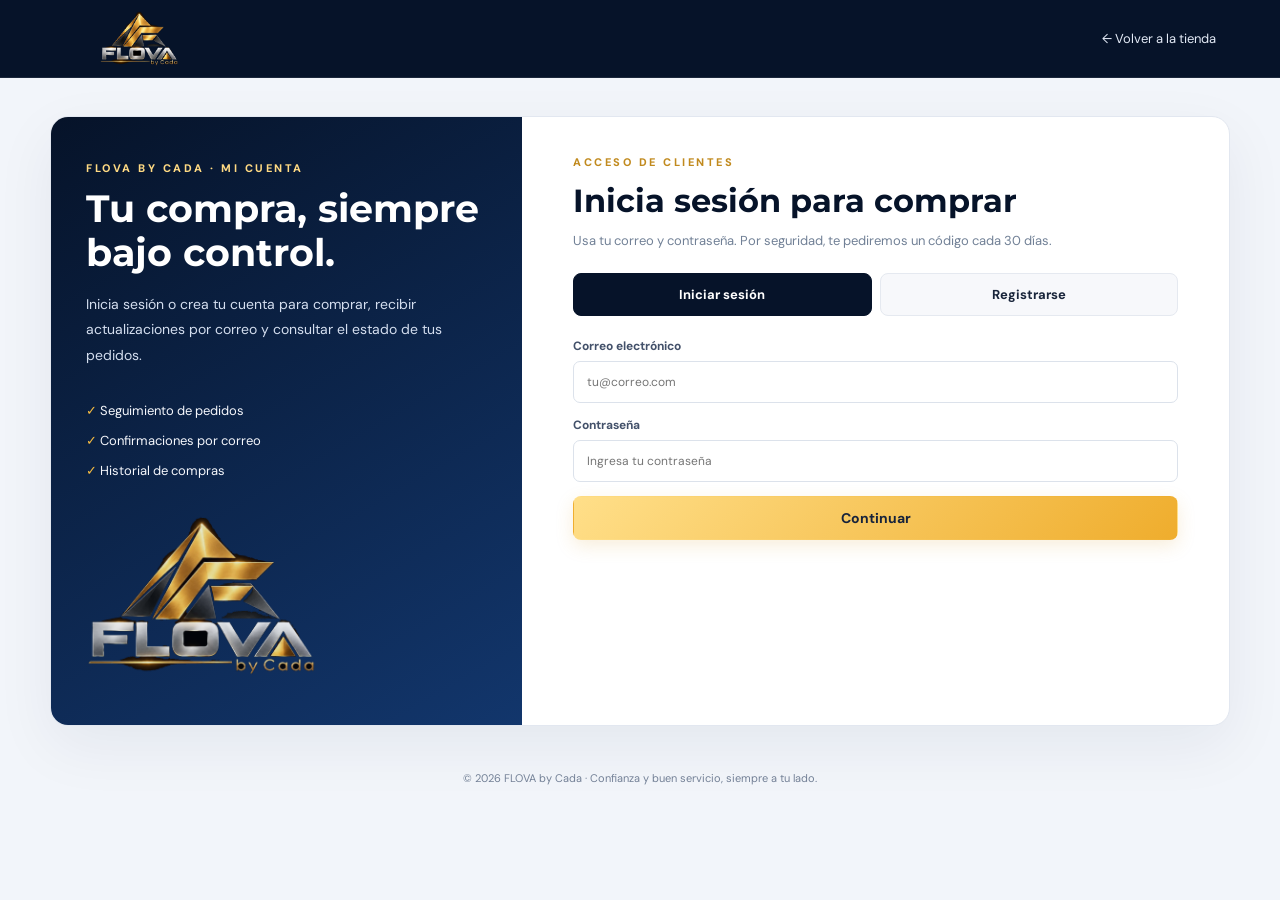
==== templates/account.html @ b3740267 "FLOVABYCADA" ====
<!doctype html>
<html lang="es">
<head>
<meta charset="utf-8"><meta name="viewport" content="width=device-width, initial-scale=1, viewport-fit=cover">
<meta name="theme-color" content="#071329"><title>Mi cuenta | FLOVA by Cada</title>
<link rel="stylesheet" href="/static/css/style.css">
</head>
<body class="customer-account-page">
<header class="account-header">
  <a class="brand" href="/"><img class="brand-logo-img" src="/static/flova-logo-transparent.png" alt="FLOVA by Cada"></a>
  <a href="/" class="account-back-link">← Volver a la tienda</a>
</header>
<main class="account-shell">
  <section class="account-intro">
    <p class="eyebrow">FLOVA BY CADA · MI CUENTA</p>
    <h1>Tu compra, siempre bajo control.</h1>
    <p>Inicia sesión o crea tu cuenta para comprar, recibir actualizaciones por correo y consultar el estado de tus pedidos.</p>
    <div class="account-benefits"><span>✓ Seguimiento de pedidos</span><span>✓ Confirmaciones por correo</span><span>✓ Historial de compras</span></div>
    <div class="account-logo-watermark"><img src="/static/flova-logo-transparent.png" alt=""></div>
  </section>
  <section class="account-panel" aria-live="polite">
    <div id="auth-view">
      <p class="eyebrow">ACCESO DE CLIENTES</p>
      <h2 id="account-title">Inicia sesión para comprar</h2>
      <p class="account-subtitle" id="account-subtitle">Usa tu correo y contraseña. Por seguridad, te pediremos un código cada 30 días.</p>
      <div class="account-tabs" id="account-tabs">
        <button type="button" class="account-tab active" data-account-tab="login">Iniciar sesión</button>
        <button type="button" class="account-tab" data-account-tab="register">Registrarse</button>
      </div>
      <form id="customer-login-form" class="account-form">
        <label>Correo electrónico<input type="email" name="email" required autocomplete="email" placeholder="tu@correo.com"></label>
        <label>Contraseña<input type="password" name="password" required autocomplete="current-password" minlength="8" placeholder="Ingresa tu contraseña"></label>
        <button class="button button-gold full-width" type="submit">Continuar</button>
        <p class="form-message" role="status"></p>
      </form>
      <form id="customer-register-form" class="account-form" hidden>
        <div class="account-form-grid">
          <label class="span-two">Nombre y apellidos<input type="text" name="name" required maxlength="100" autocomplete="name" placeholder="Tu nombre completo"></label>
          <label class="span-two">Correo electrónico<input type="email" name="email" required autocomplete="email" placeholder="tu@correo.com"></label>
          <label>Tipo de documento<select name="document_type" required><option>DNI</option><option>CE</option><option>Pasaporte</option><option>RUC</option></select></label>
          <label>Número de documento<input type="text" name="document_number" required maxlength="20" placeholder="Número de documento"></label>
          <label class="span-two">Celular / WhatsApp<input type="tel" name="phone" required autocomplete="tel" placeholder="+51 9XXXXXXXX"></label>
          <label class="span-two">Crear contraseña<input type="password" name="password" required minlength="8" autocomplete="new-password" placeholder="Crea una contraseña segura"></label>
        </div>
        <ul class="password-rules"><li>Mínimo 8 caracteres</li><li>Al menos 1 número</li><li>1 mayúscula y 1 minúscula</li><li>Sin espacios</li></ul>
        <label class="terms-check"><input type="checkbox" name="terms" required><span>Acepto los términos de uso y la política de privacidad de FLOVA by Cada.</span></label>
        <button class="button button-gold full-width" type="submit">Crear cuenta</button>
        <p class="form-message" role="status"></p>
      </form>
      <form id="verification-form" class="account-form" hidden>
        <div class="verification-icon">✉</div>
        <h3>Confirma tu <span id="verification-purpose-label">correo</span></h3>
        <p class="muted">Enviamos un código de seis dígitos a <strong id="verification-email"></strong>. Revisa también la carpeta de spam.</p>
        <label>Código de verificación<input name="code" type="text" inputmode="numeric" pattern="[0-9]{6}" minlength="6" maxlength="6" required autocomplete="one-time-code" placeholder="000000"></label>
        <button class="button button-gold full-width" type="submit">Confirmar y continuar</button>
        <button class="text-button resend-code" type="button" id="resend-code">Reenviar código</button>
        <button class="text-button" type="button" id="back-to-auth">Volver</button>
        <p class="form-message" role="status"></p>
      </form>
    </div>
    <section id="customer-dashboard" hidden>
      <div class="account-profile-heading"><div><p class="eyebrow">FLOVA BY CADA · ÁREA PERSONAL</p><h2>Mi perfil</h2></div><div class="profile-heading-user"><span class="customer-avatar" id="customer-avatar">F</span><span><strong id="customer-name">Hola</strong><small id="customer-email"></small></span></div></div>
      <div class="account-dashboard-layout">
        <nav class="account-side-menu" aria-label="Secciones de mi cuenta">
          <button class="account-menu-item active" data-account-view="profile"><span>◉</span>Datos personales<i>›</i></button>
          <button class="account-menu-item" data-account-view="addresses"><span>⌂</span>Direcciones<i>›</i></button>
          <button class="account-menu-item" data-account-view="payments"><span>▣</span>Medios de pago<i>›</i></button>
          <button class="account-menu-item" data-account-view="orders"><span>▤</span>Compras y pedidos<i>›</i></button>
          <button class="account-menu-item" data-account-view="security"><span>♙</span>Seguridad<i>›</i></button>
          <button type="button" id="customer-logout" class="account-menu-item logout-item"><span>↪</span>Cerrar sesión<i>›</i></button>
        </nav>
        <div class="account-view-content">
          <section class="account-view" data-account-panel="profile"><div class="orders-section-title"><h3>Datos personales</h3><span class="verified-chip">✓ Correo verificado</span></div><form id="customer-profile-form" class="profile-edit-form"><label>Nombre y apellidos<input name="name" required maxlength="100"></label><label>Tipo de documento<select name="document_type"><option>DNI</option><option>CE</option><option>Pasaporte</option><option>RUC</option></select></label><label>Número de documento<input name="document_number" required maxlength="20"></label><label>Celular<input name="phone" required maxlength="30"></label><label>Correo electrónico<input id="profile-email" type="email" disabled></label><button class="button button-gold" type="submit">Guardar cambios</button><p class="form-message" role="status"></p></form><p class="profile-since" id="profile-since"></p></section>
          <section class="account-view" data-account-panel="addresses" hidden><div class="orders-section-title"><div><h3>Direcciones</h3><p class="muted">Guarda los lugares donde recibes tus pedidos.</p></div><button class="button button-gold small-button" id="show-address-form" type="button">Agregar dirección</button></div><div id="customer-addresses-list" class="customer-addresses-list"></div><form id="customer-address-form" class="address-edit-form" hidden><h4>Nueva dirección</h4><div class="delivery-form-grid"><label>Etiqueta<input name="label" value="Casa" required></label><label>Nombre de quien recibe<input name="recipient" required></label><label>Celular<input name="phone" required></label><label class="wide">Dirección<input name="address" required></label><label>Distrito<input name="district"></label><label>Ciudad<input name="city" required></label><label>Región / departamento<input name="region" required></label><label class="wide">Referencia<input name="reference"></label></div><label class="save-address-check"><input name="is_default" type="checkbox"><span>Guardar como dirección principal</span></label><div class="checkout-stage-actions split"><button class="button button-outline" id="cancel-address-form" type="button">Cancelar</button><button class="button button-gold" type="submit">Guardar dirección</button></div><p class="form-message" role="status"></p></form></section>
          <section class="account-view" data-account-panel="payments" hidden><h3>Medios de pago</h3><div class="saved-payment-info"><span class="payment-option-mark">MP</span><div><strong>Paga de forma segura</strong><p>Las tarjetas y otros medios se ingresan dentro del checkout protegido de Mercado Pago. FLOVA no guarda los datos de tu tarjeta.</p></div></div><h4>Otras opciones disponibles</h4><p class="muted">Los medios que aparecen al pagar dependen de tu cuenta y de los métodos habilitados por Mercado Pago.</p><div class="orders-section-title payment-history-title"><h3>Actividad de pagos</h3><button type="button" id="refresh-customer-orders" class="text-button">Actualizar</button></div><div id="customer-payments-list" class="customer-orders-list"></div></section>
          <section class="account-view" data-account-panel="orders" hidden><div class="orders-section-title"><h3>Mis compras</h3><button type="button" class="text-button refresh-orders-link">Actualizar</button></div><div id="customer-orders-list" class="customer-orders-list"></div><a href="/#productos" class="button button-gold full-width account-shop-link">Seguir comprando</a></section>
          <section class="account-view" data-account-panel="security" hidden><h3>Seguridad de la cuenta</h3><article class="security-card"><span>✉</span><div><strong>Correo verificado</strong><p>Te pediremos un código de seguridad si vuelves a iniciar sesión después de 30 días.</p></div></article><article class="security-card"><span>⌑</span><div><strong>Protección de tus pagos</strong><p>Los datos de pago se procesan en Mercado Pago y no se almacenan en FLOVA.</p></div></article><button type="button" class="button button-outline" id="customer-logout-secondary">Cerrar sesión</button></section>
        </div>
      </div>
      <p class="form-message" id="dashboard-message" role="status"></p>
    </section>
  </section>
</main>
<footer class="account-footer">© <span id="account-year"></span> FLOVA by Cada · Confianza y buen servicio, siempre a tu lado.</footer>
<script>
const $=id=>document.getElementById(id);
let verifyState={email:'',purpose:''};
let customerData=null;
let customerAddresses=[];
const escapeHtml=s=>String(s??'').replace(/[&<>"']/g,c=>({'&':'&amp;','<':'&lt;','>':'&gt;','"':'&quot;',"'":'&#39;'}[c]));
const cash=n=>'S/ '+Number(n||0).toFixed(2);
function safeNext(){const next=new URLSearchParams(location.search).get('next')||'';return next.startsWith('/')&&!next.startsWith('//')?next:''}
function continueAfterAuth(){const next=safeNext();if(next){location.assign(next);return}loadDashboard()}
$('account-year').textContent=new Date().getFullYear();
const tabButtons=document.querySelectorAll('[data-account-tab]');
function setAuthTab(tab){tabButtons.forEach(b=>b.classList.toggle('active',b.dataset.accountTab===tab));$('account-title').textContent=tab==='login'?'Inicia sesión para comprar':'Crea tu cuenta FLOVA';$('account-subtitle').textContent=tab==='login'?'Usa tu correo y contraseña. Por seguridad, te pediremos un código cada 30 días.':'Regístrate para comprar y seguir tus pedidos desde tu panel personal.';$('customer-login-form').hidden=tab!=='login';$('customer-register-form').hidden=tab!=='register';$('verification-form').hidden=true}
tabButtons.forEach(b=>b.addEventListener('click',()=>setAuthTab(b.dataset.accountTab)));
function showMessage(form,text,kind='error'){const msg=form.querySelector('.form-message');msg.textContent=text;msg.className='form-message'+(kind==='success'?' success':'')}
function showVerification(email,purpose,message){verifyState={email,purpose};$('auth-view').querySelectorAll('form').forEach(f=>f.hidden=true);$('account-tabs').hidden=true;$('account-title').textContent='Confirma tu identidad';$('account-subtitle').textContent=message||'Para proteger tu cuenta, confirma el código que enviamos a tu correo.';$('verification-email').textContent=email;$('verification-purpose-label').textContent=purpose==='register'?'registro':'inicio de sesión';$('verification-form').hidden=false;$('verification-form').elements.code.value='';$('verification-form').querySelector('.form-message').textContent='';$('verification-form').elements.code.focus()}
async function submitAuth(form,url,payload){const button=form.querySelector('button[type=submit]');button.disabled=true;showMessage(form,'Procesando...');try{const res=await fetch(url,{method:'POST',headers:{'Content-Type':'application/json'},body:JSON.stringify(payload)});const data=await res.json();if(!res.ok)throw new Error(data.message||'No se pudo completar la solicitud.');if(data.verification_required){showVerification(data.email,data.purpose,data.message);return}if(url==='/api/customer/login'){continueAfterAuth();return}showMessage(form,data.message||'Solicitud completada.','success')}catch(e){showMessage(form,e.message)}finally{button.disabled=false}}
$('customer-login-form').addEventListener('submit',e=>{e.preventDefault();const f=new FormData(e.currentTarget);submitAuth(e.currentTarget,'/api/customer/login',{email:f.get('email'),password:f.get('password')})});
$('customer-register-form').addEventListener('submit',e=>{e.preventDefault();const f=new FormData(e.currentTarget);const password=String(f.get('password')||'');if(!/(?=.*[a-z])(?=.*[A-Z])(?=.*\d)\S{8,}/.test(password)||/\s/.test(password)){showMessage(e.currentTarget,'La contraseña debe tener 8 caracteres o más, una mayúscula, una minúscula, un número y ningún espacio.');return}submitAuth(e.currentTarget,'/api/register',{name:f.get('name'),email:f.get('email'),password,phone:f.get('phone'),document_type:f.get('document_type'),document_number:f.get('document_number'),terms:f.get('terms')==='on'})});
$('verification-form').addEventListener('submit',async e=>{e.preventDefault();const form=e.currentTarget;const button=form.querySelector('button[type=submit]');button.disabled=true;showMessage(form,'Verificando código...');try{const res=await fetch('/api/customer/verify-code',{method:'POST',headers:{'Content-Type':'application/json'},body:JSON.stringify({email:verifyState.email,purpose:verifyState.purpose,code:form.elements.code.value.trim()})});const data=await res.json();if(!res.ok)throw new Error(data.message||'No se pudo verificar el código.');continueAfterAuth();}catch(err){showMessage(form,err.message)}finally{button.disabled=false}});
$('resend-code').addEventListener('click',async()=>{const button=$('resend-code');button.disabled=true;const form=$('verification-form');try{const res=await fetch('/api/customer/resend-code',{method:'POST',headers:{'Content-Type':'application/json'},body:JSON.stringify(verifyState)});const data=await res.json();if(!res.ok)throw new Error(data.message||'No se pudo reenviar.');showMessage(form,data.message,'success')}catch(e){showMessage(form,e.message)}finally{setTimeout(()=>button.disabled=false,1500)}});
$('back-to-auth').addEventListener('click',()=>{ $('account-tabs').hidden=false;setAuthTab(verifyState.purpose==='register'?'register':'login');$('account-subtitle').textContent='Puedes volver a intentarlo cuando estés listo.'});
function showDashboard(data){customerData=data;document.body.classList.add('account-authenticated');$('auth-view').hidden=true;$('customer-dashboard').hidden=false;$('customer-name').textContent=data.name;$('customer-email').textContent=data.email;$('customer-avatar').textContent=(data.name||'F').trim().charAt(0).toUpperCase();const form=$('customer-profile-form');for(const key of ['name','document_type','document_number','phone'])form.elements[key].value=data[key]||'';$('profile-email').value=data.email;$('profile-since').textContent='Cliente FLOVA desde '+String(data.created_at||'').slice(0,10);loadCustomerOrders();loadCustomerAddresses()}
async function loadDashboard(){const res=await fetch('/api/customer/me');const data=await res.json();if(data.authenticated)showDashboard(data);else{$('auth-view').hidden=false;$('customer-dashboard').hidden=true;$('account-tabs').hidden=false;setAuthTab('login')}}
function statusClass(s){return s==='Entregado'?'done':s==='Cancelado'?'cancelled':s==='En preparación'?'preparing':s==='Confirmado'?'confirmed':'pending'}
function renderOrder(o){const items=(o.items||[]).map(i=>`<div class="customer-order-item"><span>${escapeHtml(i.name)} × ${i.quantity}</span><strong>${cash(Number(i.price)*Number(i.quantity))}</strong></div>`).join('');const steps=['Pendiente','Confirmado','En preparación','Entregado'];const active=steps.indexOf(o.status);const timeline=o.status==='Cancelado'?'<div class="order-cancelled-note">Este pedido fue cancelado. Si necesitas ayuda, contacta a FLOVA by Cada.</div>':`<div class="order-timeline">${steps.map((s,i)=>`<div class="timeline-step ${i<=active?'active':''}"><span>${i<active?'✓':i+1}</span><small>${s}</small></div>`).join('')}</div>`;const payState=o.payment_status==='paid'?'Pagado':o.payment_status==='pending'?'Pago pendiente':o.payment_status==='failed'?'No pagado':'—';return `<article class="customer-order-card"><div class="customer-order-head"><div><span class="order-number">PEDIDO #${o.id}</span><h3>${escapeHtml(String(o.created_at||'').slice(0,16))}</h3></div><span class="order-status ${statusClass(o.status)}">${escapeHtml(o.status)}</span></div><div class="customer-order-items">${items}</div><div class="customer-order-meta"><span>Pago: <strong>${escapeHtml(o.payment_method||'Por coordinar')} · ${payState}</strong></span><strong class="customer-order-total">Total ${cash(o.total)}</strong></div>${timeline}${o.notes?`<p class="muted">Nota: ${escapeHtml(o.notes)}</p>`:''}</article>`}
async function loadCustomerOrders(){const holder=$('customer-orders-list');holder.innerHTML='<p class="muted">Cargando pedidos...</p>';try{const res=await fetch('/api/customer/orders');const orders=await res.json();if(!res.ok)throw new Error(orders.message||'No se pudieron cargar tus pedidos.');holder.innerHTML=orders.length?orders.map(renderOrder).join(''):'<div class="customer-empty-orders"><span>▤</span><h3>Aún no tienes pedidos</h3><p>Cuando realices una compra, aquí podrás consultar el detalle y su estado.</p></div>';const payments=$('customer-payments-list');payments.innerHTML=orders.length?orders.map(o=>`<article class="payment-history-card"><div><span class="order-number">PEDIDO #${o.id}</span><h3>${escapeHtml((o.items||[]).map(i=>i.name).join(', '))}</h3><small>${escapeHtml(String(o.created_at||'').slice(0,16))} · ${escapeHtml(o.payment_method||'Mercado Pago')}</small></div><div class="payment-history-total"><strong>${cash(o.total)}</strong><span class="payment-chip ${o.payment_status==='paid'?'paid':o.payment_status==='failed'?'failed':'waiting'}">${o.payment_status==='paid'?'Pagado':o.payment_status==='failed'?'No pagado':'Pendiente'}</span></div></article>`).join(''):'<div class="customer-empty-orders"><span>◉</span><h3>Aún no tienes pagos</h3><p>Tus compras y pagos aparecerán aquí.</p></div>'}catch(e){holder.innerHTML=`<p class="form-message">${escapeHtml(e.message)}</p>`}}
document.querySelectorAll('[data-account-view]').forEach(b=>b.addEventListener('click',()=>showAccountView(b.dataset.accountView)));
function showAccountView(view){document.querySelectorAll('[data-account-view]').forEach(b=>b.classList.toggle('active',b.dataset.accountView===view));document.querySelectorAll('[data-account-panel]').forEach(p=>p.hidden=p.dataset.accountPanel!==view)}
$('refresh-customer-orders').addEventListener('click',loadCustomerOrders);document.querySelectorAll('.refresh-orders-link').forEach(b=>b.addEventListener('click',loadCustomerOrders));
$('customer-profile-form').addEventListener('submit',async e=>{e.preventDefault();const form=e.currentTarget,button=form.querySelector('button[type=submit]'),data=Object.fromEntries(new FormData(form));button.disabled=true;try{const res=await fetch('/api/customer/profile',{method:'PUT',headers:{'Content-Type':'application/json'},body:JSON.stringify(data)});const result=await res.json();if(!res.ok)throw new Error(result.message||'No se pudieron guardar tus datos.');showMessage(form,'Tus datos se guardaron correctamente.','success');const me=await fetch('/api/customer/me').then(r=>r.json());showDashboard(me)}catch(err){showMessage(form,err.message)}finally{button.disabled=false}});
$('show-address-form').addEventListener('click',()=>{$('customer-address-form').hidden=false;$('customer-address-form').scrollIntoView({behavior:'smooth',block:'center'})});$('cancel-address-form').addEventListener('click',()=>{$('customer-address-form').reset();$('customer-address-form').hidden=true});
$('customer-address-form').addEventListener('submit',async e=>{e.preventDefault();const form=e.currentTarget,button=form.querySelector('button[type=submit]'),data=Object.fromEntries(new FormData(form));data.is_default=form.elements.is_default.checked;button.disabled=true;try{const res=await fetch('/api/customer/addresses',{method:'POST',headers:{'Content-Type':'application/json'},body:JSON.stringify(data)});const result=await res.json();if(!res.ok)throw new Error(result.message||'No se pudo guardar la dirección.');form.reset();form.hidden=true;await loadCustomerAddresses()}catch(err){showMessage(form,err.message)}finally{button.disabled=false}});
async function loadCustomerAddresses(){const holder=$('customer-addresses-list');try{const res=await fetch('/api/customer/addresses');customerAddresses=await res.json();if(!res.ok)throw new Error(customerAddresses.message||'No se pudieron cargar las direcciones.');holder.innerHTML=customerAddresses.length?customerAddresses.map(a=>`<article class="saved-address-card"><div><span class="address-label-badge">${escapeHtml(a.label)}${a.is_default?' · Principal':''}</span><h4>${escapeHtml(a.recipient)}</h4><p>${escapeHtml(a.address)}${a.district?', '+escapeHtml(a.district):''}<br>${escapeHtml(a.city)}, ${escapeHtml(a.region)}<br>${escapeHtml(a.phone)}${a.reference?'<br>Referencia: '+escapeHtml(a.reference):''}</p></div><div class="address-actions">${!a.is_default?`<button type="button" data-default-address="${a.id}">Guardar como principal</button>`:''}<button type="button" class="remove-address" data-delete-address="${a.id}">Eliminar</button></div></article>`).join(''):'<div class="customer-empty-orders"><span>⌂</span><h3>Aún no guardaste direcciones</h3><p>Agrega una para completar tu próxima compra más rápido.</p></div>'}catch(err){holder.innerHTML=`<p class="form-message">${escapeHtml(err.message)}</p>`}}
document.addEventListener('click',async e=>{const del=e.target.closest('[data-delete-address]');const make=e.target.closest('[data-default-address]');if(del){if(!confirm('¿Eliminar esta dirección?'))return;const res=await fetch('/api/customer/addresses/'+del.dataset.deleteAddress,{method:'DELETE'});if(res.ok)loadCustomerAddresses()}if(make){const res=await fetch('/api/customer/addresses/'+make.dataset.defaultAddress+'/default',{method:'PATCH'});if(res.ok)loadCustomerAddresses()}});
async function logoutCustomer(){await fetch('/api/customer/logout',{method:'POST'});customerData=null;document.body.classList.remove('account-authenticated');$('customer-dashboard').hidden=true;$('auth-view').hidden=false;$('account-tabs').hidden=false;setAuthTab('login')}
$('customer-logout').addEventListener('click',logoutCustomer);$('customer-logout-secondary').addEventListener('click',logoutCustomer);
loadDashboard().then(async()=>{if(!customerData)return;const next=safeNext();if(next){location.replace(next);return}const orderId=Number(new URLSearchParams(location.search).get('order_id'));if(!orderId)return;try{const res=await fetch('/api/customer/orders');const orders=await res.json();const order=Array.isArray(orders)?orders.find(x=>x.id===orderId):null;if(!order)return;const payment=order.payment_status;const messages={paid:'¡Pago aprobado! Tu compra ya está confirmada.',pending:'Tu pago está pendiente de confirmación. Se actualizará en Medios de pago.',failed:'El pago no se completó. Puedes volver al carrito e intentarlo otra vez.'};if(messages[payment]){$('dashboard-message').textContent=messages[payment];$('dashboard-message').className='form-message'+(payment==='paid'?' success':'');if(payment==='paid')localStorage.removeItem('flova_cart');showAccountView('payments')}}catch(e){}}).catch(()=>{});
</script>
</body></html>
---- static/css/style.css ----
@import url('https://fonts.googleapis.com/css2?family=DM+Sans:wght@400;500;600;700&family=Montserrat:wght@400;500;600;700;800&display=swap');
:root{--navy:#061329;--navy2:#0b2144;--blue:#0d3c83;--gold:#f7bd43;--gold2:#ffe3a0;--ink:#18243a;--muted:#718096;--line:#e5e9f0;--paper:#fff;--soft:#f5f7fb;--green:#17865c;--red:#c73c48;--shadow:0 16px 45px rgba(9,25,54,.10)}
*{box-sizing:border-box}html{scroll-behavior:smooth;scroll-padding-top:90px}body{margin:0;font-family:'DM Sans',Arial,sans-serif;color:var(--ink);background:#fff}button,input,select,textarea{font:inherit}button,a{-webkit-tap-highlight-color:transparent}a{color:inherit;text-decoration:none}button{cursor:pointer}.site-header{height:78px;display:flex;align-items:center;justify-content:space-between;padding:0 clamp(18px,5vw,76px);background:rgba(5,17,39,.98);color:white;position:sticky;top:0;z-index:20;border-bottom:1px solid rgba(255,255,255,.09)}.brand{display:inline-flex;align-items:center;gap:10px;color:white}.brand-mark{width:39px;height:39px;border:1px solid var(--gold);color:var(--gold);display:grid;place-items:center;font-family:Montserrat, sans-serif;font-size:25px;font-weight:800;transform:skew(-7deg)}.brand strong{font:800 22px Montserrat,sans-serif;letter-spacing:1.5px;display:block;line-height:1}.brand small{display:block;color:var(--gold);text-align:right;font-size:12px;letter-spacing:2px;margin-top:3px}.main-nav{display:flex;gap:32px;font-size:14px;color:#d7e0ef}.main-nav a:hover{color:var(--gold)}.header-actions{display:flex;align-items:center;gap:12px}.icon-button,.admin-link{border:1px solid rgba(247,189,67,.55);border-radius:9px;color:white;background:transparent;padding:10px 13px;font-size:13px}.icon-button span{display:inline-grid;place-items:center;margin-left:5px;min-width:21px;height:21px;border-radius:50%;background:var(--gold);color:#14203a;font-weight:800}.admin-link{border-color:rgba(255,255,255,.2)}.menu-toggle{display:none;background:transparent;border:0;color:white;font-size:25px}.hero{min-height:500px;background:radial-gradient(ellipse at 80% 20%,#154d9d 0%,transparent 40%),linear-gradient(115deg,#061329 0%,#0a1e41 57%,#061329 100%);position:relative;overflow:hidden;color:white;display:flex;align-items:center;justify-content:space-between;padding:70px clamp(22px,8vw,120px)}.hero:before,.hero:after{content:"";position:absolute;width:500px;height:500px;border:1px solid rgba(247,189,67,.24);transform:rotate(35deg);right:-210px;top:-170px}.hero:after{width:350px;height:650px;right:-110px;top:-90px;border-color:rgba(53,133,255,.25)}.hero-content{position:relative;z-index:1;max-width:610px}.eyebrow{font-size:11px;letter-spacing:2.5px;color:#c18a1e;font-weight:800;margin:0 0 12px}.hero .eyebrow{color:var(--gold2)}h1,h2,h3,p{margin-top:0}.hero h1{font:700 clamp(36px,5vw,62px)/1.08 Montserrat,sans-serif;letter-spacing:-1.5px;margin-bottom:18px}.hero h1 span{display:block;color:var(--gold)}.hero-copy{font-size:17px;line-height:1.7;color:#cbd5e5;max-width:520px}.hero-buttons{display:flex;gap:12px;margin:27px 0 30px;flex-wrap:wrap}.button{display:inline-flex;align-items:center;justify-content:center;border:1px solid transparent;border-radius:8px;padding:12px 18px;font-weight:700;font-size:14px;transition:.2s}.button:hover{transform:translateY(-1px)}.button-gold{background:linear-gradient(135deg,#ffdf89,#efad2d);color:#17233b;box-shadow:0 6px 18px #d89b2b2b}.button-outline{background:transparent;border-color:#d5a33e;color:inherit}.hero .button-outline{color:white;border-color:rgba(255,255,255,.35)}.trust-points{display:flex;gap:22px;flex-wrap:wrap;font-size:12px;color:#dce6f6}.trust-points span:first-letter{color:var(--gold)}.hero-emblem{position:relative;z-index:1;margin-right:4%;text-align:center;filter:drop-shadow(0 12px 35px #0006)}.emblem-a{font:900 clamp(100px,17vw,200px)/.9 Montserrat,sans-serif;color:#f7c24e;text-shadow:4px 4px 0 #9c6519,-3px -3px 0 #fff1;transform:skew(-10deg);background:linear-gradient(120deg,#fff0ad,#bd7916 38%,#fff1ad 52%,#9b5d06);-webkit-background-clip:text;background-clip:text;-webkit-text-fill-color:transparent}.emblem-word{font:800 clamp(24px,4vw,42px) Montserrat,sans-serif;letter-spacing:3px}.emblem-word small{display:block;color:var(--gold);font:400 17px 'DM Sans',sans-serif;letter-spacing:4px;text-align:right}.catalog-section,.services-section{padding:76px clamp(18px,6vw,90px)}.services-section{background:var(--soft)}.section-heading{display:flex;justify-content:space-between;align-items:end;gap:20px;margin-bottom:25px}.section-heading h2,.trust-section h2{font:700 clamp(29px,3vw,39px) Montserrat,sans-serif;margin-bottom:8px;color:var(--navy)}.section-heading p:not(.eyebrow){margin:0;color:var(--muted)}.section-count{font-size:12px;color:var(--muted);background:white;border:1px solid var(--line);padding:9px 12px;border-radius:99px;white-space:nowrap}.filters{display:grid;grid-template-columns:minmax(220px,1.6fr) minmax(150px,1fr) minmax(150px,1fr) minmax(145px,1fr);gap:10px;margin:25px 0}.services-section .filters{grid-template-columns:minmax(220px,1.6fr) minmax(150px,1fr) minmax(150px,1fr)}.search-field{display:flex;align-items:center;gap:9px;background:white;border:1px solid var(--line);border-radius:8px;padding:0 12px;color:#8290a6}.search-field span{font-size:23px}.search-field input{border:0!important;padding-left:0!important}.filters input,.filters select,.admin-toolbar input,.admin-toolbar select{width:100%;min-width:0;background:white;border:1px solid var(--line);border-radius:8px;padding:12px;color:var(--ink);outline:none}.filters input:focus,.filters select:focus,input:focus,textarea:focus{border-color:#c99a39!important;box-shadow:0 0 0 3px #f7bd4322}.product-grid{display:grid;grid-template-columns:repeat(4,minmax(0,1fr));gap:20px}.product-card{background:white;border:1px solid var(--line);border-radius:13px;overflow:hidden;display:flex;flex-direction:column;min-width:0;transition:transform .2s,box-shadow .2s}.product-card:hover{transform:translateY(-3px);box-shadow:var(--shadow)}.product-image{height:190px;background:linear-gradient(135deg,#edf1f8,#dce5f4);position:relative;overflow:hidden;display:grid;place-items:center}.product-image img{width:100%;height:100%;object-fit:cover}.image-placeholder{font:800 48px Montserrat,sans-serif;color:#b3c0d4}.stock-badge{position:absolute;left:11px;top:11px;background:#e8f7ef;color:#17784f;border-radius:99px;padding:6px 9px;font-size:10px;font-weight:800}.stock-badge.last{background:#fff4d8;color:#96640b}.stock-badge.soldout{background:#fde8e9;color:#a42b36}.product-info{padding:16px;display:flex;flex-direction:column;flex:1}.product-category{font-size:10px;letter-spacing:1.1px;text-transform:uppercase;color:#9a741f;font-weight:800;margin-bottom:7px}.product-info h3{font:700 16px Montserrat,sans-serif;margin-bottom:8px;line-height:1.35}.product-description{font-size:13px;line-height:1.6;color:var(--muted);margin-bottom:15px;display:-webkit-box;-webkit-line-clamp:3;-webkit-box-orient:vertical;overflow:hidden;min-height:61px}.product-bottom{margin-top:auto;display:flex;align-items:center;justify-content:space-between;gap:8px}.price{font:800 20px Montserrat,sans-serif;color:var(--navy);white-space:nowrap}.add-button{border:0;background:var(--navy);color:white;border-radius:7px;padding:10px 12px;font-size:12px;font-weight:700}.add-button:disabled{background:#d5dbe5;color:#778399;cursor:not-allowed}.stock-count{font-size:11px;color:var(--muted);margin-top:10px}.loading,.empty-state{grid-column:1/-1;text-align:center;color:var(--muted);padding:50px 15px;background:white;border:1px dashed #ccd4e1;border-radius:12px}.trust-section{text-align:center;padding:78px 20px;background:linear-gradient(140deg,#08162e,#102a51);color:white}.trust-section h2{color:white}.trust-section>.eyebrow{color:var(--gold)}.trust-grid{max-width:1000px;margin:35px auto 0;display:grid;grid-template-columns:repeat(3,1fr);gap:18px}.trust-grid article{padding:25px;border:1px solid #ffffff1c;border-radius:12px;background:#ffffff08}.trust-grid article>span{font-size:30px;color:var(--gold)}.trust-grid h3{font:700 15px Montserrat,sans-serif;margin:12px 0 8px}.trust-grid p{font-size:13px;line-height:1.6;color:#bdcbe0;margin:0}.site-footer{background:#040d1d;color:#a9b6ca;padding:28px clamp(18px,6vw,90px);display:flex;align-items:center;justify-content:space-between;gap:20px;flex-wrap:wrap;font-size:12px}.site-footer p{margin:0}.footer-brand strong{font-size:18px}.footer-brand .brand-mark{width:33px;height:33px;font-size:20px}.drawer-backdrop,.modal-backdrop{position:fixed;inset:0;background:#0208179c;z-index:50;opacity:0;visibility:hidden;transition:.2s}.drawer-backdrop.show,.modal-backdrop.show{opacity:1;visibility:visible}.cart-drawer{position:fixed;z-index:51;right:0;top:0;height:100dvh;width:min(460px,100%);background:white;box-shadow:-15px 0 50px #0002;transform:translateX(105%);transition:.25s;display:flex;flex-direction:column;padding:23px}.cart-drawer.open{transform:translateX(0)}.drawer-head,.modal-heading{display:flex;justify-content:space-between;align-items:center;border-bottom:1px solid var(--line);padding-bottom:15px}.drawer-head h2,.modal-heading h2{font:700 25px Montserrat,sans-serif;margin:0}.close-button{border:0;background:#f0f3f8;border-radius:50%;width:38px;height:38px;font-size:27px;color:var(--ink)}.cart-items{overflow:auto;flex:1;padding:12px 0}.empty-cart{color:var(--muted);text-align:center;padding:35px 0}.cart-line{display:grid;grid-template-columns:1fr auto;gap:10px;padding:13px 0;border-bottom:1px solid var(--line)}.cart-line h4{margin:0 0 5px;font-size:14px}.cart-line small{color:var(--muted)}.cart-line-controls{display:flex;align-items:center;gap:9px;margin-top:9px}.qty-button{border:1px solid var(--line);background:white;width:29px;height:29px;border-radius:6px}.remove-line{border:0;background:none;color:var(--red);font-size:12px}.cart-summary{border-top:1px solid var(--line);padding-top:14px;max-height:58%;overflow:auto}.total-line{display:flex;align-items:center;justify-content:space-between;font-size:15px}.total-line strong{font:800 23px Montserrat,sans-serif}.muted{color:var(--muted);font-size:13px;line-height:1.6}.checkout-form,.login-card form{display:grid;gap:12px}.checkout-form label,.login-card label,.form-grid label{display:grid;gap:6px;font-size:12px;font-weight:700;color:#43516a}.checkout-form input,.checkout-form textarea,.login-card input,.form-grid input,.form-grid select,.form-grid textarea{width:100%;border:1px solid var(--line);border-radius:7px;padding:11px 12px;outline:none;background:white;color:var(--ink);font-weight:400}.full-width{width:100%}.form-message{font-size:12px;color:var(--red);line-height:1.5}.form-message.success{color:var(--green)}.login-page{min-height:100vh;background:radial-gradient(ellipse at 80% 10%,#17488c,#071329 55%);display:grid;place-items:center;padding:20px}.login-card{width:min(430px,100%);background:white;border-radius:16px;padding:32px;box-shadow:var(--shadow)}.login-card .brand{color:var(--navy);margin-bottom:35px}.login-card h1{font:700 29px Montserrat,sans-serif;margin-bottom:8px}.login-card .eyebrow{margin-bottom:7px}.back-link{display:inline-block;margin-top:20px;font-size:13px;color:#6b778a}.admin-page{background:#f4f6fa;min-height:100vh}.admin-topbar{height:75px;background:var(--navy);display:flex;justify-content:space-between;align-items:center;padding:0 clamp(16px,4vw,55px);color:white}.admin-top-actions{display:flex;align-items:center;gap:12px}.admin-status{font-size:12px;color:#b8c7dc}.admin-status:first-letter{color:#48c18a}.small-button{padding:9px 12px;font-size:12px}.admin-layout{display:grid;grid-template-columns:240px minmax(0,1fr);min-height:calc(100vh - 75px)}.admin-sidebar{background:white;border-right:1px solid var(--line);padding:27px 16px}.side-tab{width:100%;text-align:left;padding:13px 12px;background:transparent;border:0;border-radius:8px;color:#58657b;font-size:13px;margin:3px 0}.side-tab.active{background:#fff5dc;color:#76500a;font-weight:800}.sidebar-note{margin-top:50px;padding:15px;border-radius:10px;background:#f6f8fc;color:#65728a;font-size:12px;line-height:1.5}.sidebar-note span{font-size:23px;color:#d49d2e}.sidebar-note p{margin:7px 0 0}.admin-main{padding:35px clamp(16px,3vw,42px);min-width:0}.admin-title-row{display:flex;justify-content:space-between;align-items:center;gap:20px;margin-bottom:25px}.admin-title-row h1{font:700 clamp(24px,3vw,34px) Montserrat,sans-serif;margin:0 0 7px;color:var(--navy)}.admin-title-row p{margin-bottom:0}.admin-stats{display:grid;grid-template-columns:repeat(4,minmax(0,1fr));gap:14px;margin-bottom:20px}.admin-stats article{background:white;border:1px solid var(--line);border-radius:10px;padding:17px}.admin-stats span{font-size:12px;color:var(--muted);display:block}.admin-stats strong{display:block;font:800 27px Montserrat,sans-serif;margin-top:9px;color:var(--navy)}.admin-toolbar{display:flex;gap:10px;margin-bottom:15px;align-items:center}.admin-toolbar input{max-width:450px}.admin-toolbar select{max-width:190px}.table-wrap{background:white;border:1px solid var(--line);border-radius:10px;overflow:auto}.admin-table{width:100%;border-collapse:collapse;min-width:760px;text-align:left}.admin-table th{font-size:10px;letter-spacing:.8px;text-transform:uppercase;color:#738096;background:#f9fafc;padding:14px;border-bottom:1px solid var(--line)}.admin-table td{padding:13px 14px;border-bottom:1px solid #edf0f5;font-size:12px;vertical-align:middle}.admin-table tr:last-child td{border-bottom:0}.table-item{display:flex;align-items:center;gap:10px;min-width:160px}.table-thumb{width:43px;height:43px;object-fit:cover;border-radius:7px;background:#e9edf5}.table-thumb-placeholder{display:grid;place-items:center;color:#aab6c8;font-weight:800}.table-item strong{display:block;font-size:12px;max-width:180px;overflow-wrap:anywhere}.table-item small{display:block;color:var(--muted);margin-top:4px}.type-pill,.status-pill{display:inline-block;border-radius:99px;padding:5px 8px;font-size:10px;font-weight:800;background:#edf3ff;color:#355d9e}.type-pill.service{background:#f3eaff;color:#7645a4}.status-pill.available{background:#e5f7ee;color:#17784f}.status-pill.last{background:#fff3d5;color:#98640a}.status-pill.soldout{background:#fde8e9;color:#a42b36}.row-actions{display:flex;gap:6px}.row-actions button{border:1px solid var(--line);background:white;border-radius:6px;padding:7px 8px;font-size:11px}.row-actions .delete-button{color:var(--red)}.modal-backdrop{display:grid;place-items:center;padding:16px;overflow:auto}.modal-backdrop.show{display:grid}.item-modal{background:white;width:min(720px,100%);max-height:92dvh;overflow:auto;border-radius:14px;padding:24px;box-shadow:var(--shadow);transform:translateY(8px);transition:.2s}.modal-backdrop.show .item-modal{transform:translateY(0)}.modal-heading{margin-bottom:20px}.form-grid{display:grid;grid-template-columns:repeat(2,minmax(0,1fr));gap:15px}.form-grid small{color:var(--muted);font-weight:400}.description-field{grid-column:1/-1}.upload-field{grid-column:1/-1}.modal-actions{display:flex;justify-content:flex-end;gap:10px;margin-top:18px}.admin-toast{position:fixed;bottom:22px;right:22px;background:var(--navy);color:white;border-radius:9px;padding:13px 17px;box-shadow:var(--shadow);font-size:13px;opacity:0;transform:translateY(10px);pointer-events:none;transition:.2s;z-index:100}.admin-toast.show{opacity:1;transform:translateY(0)}.orders-list{display:grid;gap:12px}.order-card{background:white;border:1px solid var(--line);border-radius:10px;padding:17px}.order-head{display:flex;justify-content:space-between;gap:12px;align-items:start}.order-head h3{font:700 15px Montserrat,sans-serif;margin:0 0 5px}.order-items{color:var(--muted);font-size:12px;line-height:1.7;margin:12px 0}.order-controls{display:flex;gap:10px;align-items:center;flex-wrap:wrap}.order-controls select{padding:8px;border:1px solid var(--line);border-radius:7px}.order-total{font:800 18px Montserrat,sans-serif;color:var(--navy)}[hidden]{display:none!important}
@media(max-width:1000px){.hero-emblem{margin-right:0}.product-grid{grid-template-columns:repeat(3,minmax(0,1fr))}.filters{grid-template-columns:repeat(2,minmax(0,1fr))}.services-section .filters{grid-template-columns:repeat(2,minmax(0,1fr))}.admin-layout{grid-template-columns:200px minmax(0,1fr)}.admin-stats{grid-template-columns:repeat(2,minmax(0,1fr))}.admin-status{display:none}}
@media(max-width:720px){.site-header{height:66px;padding:0 15px}.brand strong{font-size:19px}.brand-mark{width:34px;height:34px}.main-nav{display:none;position:absolute;top:65px;left:0;right:0;background:var(--navy);padding:18px;flex-direction:column;gap:18px;border-top:1px solid #ffffff1a}.main-nav.open{display:flex}.header-actions{gap:7px}.header-actions .admin-link{display:none}.icon-button{padding:9px 10px}.menu-toggle{display:block}.hero{padding:55px 22px 48px;min-height:0}.hero-content{max-width:none}.hero h1{font-size:clamp(35px,10vw,50px)}.hero-copy{font-size:15px}.hero-emblem{display:none}.trust-points{gap:10px 15px}.catalog-section,.services-section{padding:50px 16px}.section-heading{align-items:start}.section-heading h2{font-size:28px}.section-heading p:not(.eyebrow){font-size:13px}.section-count{font-size:10px;padding:7px 9px}.filters,.services-section .filters{grid-template-columns:1fr 1fr;gap:8px}.search-field{grid-column:1/-1}.product-grid{grid-template-columns:repeat(2,minmax(0,1fr));gap:11px}.product-image{height:145px}.product-info{padding:12px}.product-info h3{font-size:13px}.product-description{font-size:12px;min-height:55px}.price{font-size:16px}.add-button{padding:9px;font-size:11px}.stock-badge{font-size:9px;left:7px;top:7px;padding:5px 7px}.trust-grid{grid-template-columns:1fr}.trust-section{padding:55px 18px}.site-footer{justify-content:center;text-align:center;flex-direction:column;gap:13px}.cart-drawer{padding:17px}.cart-summary{max-height:62%}.admin-topbar{height:65px;padding:0 13px}.admin-top-actions{gap:7px}.admin-top-actions .admin-link{display:none}.admin-layout{display:block}.admin-sidebar{display:flex;gap:7px;padding:10px;border-right:0;border-bottom:1px solid var(--line);overflow:auto}.admin-sidebar .eyebrow,.sidebar-note{display:none}.side-tab{white-space:nowrap;width:auto;margin:0;padding:11px}.admin-main{padding:24px 13px}.admin-title-row{align-items:start;flex-direction:column}.admin-title-row>.button{width:100%}.admin-stats{gap:8px}.admin-stats article{padding:12px}.admin-stats strong{font-size:23px}.admin-toolbar{flex-wrap:wrap}.admin-toolbar input{max-width:none;flex:1 1 100%}.admin-toolbar select{max-width:none;flex:1}.admin-table{min-width:740px}.form-grid{grid-template-columns:1fr}.description-field,.upload-field{grid-column:auto}.item-modal{padding:17px}.modal-actions .button{flex:1}.admin-toast{left:14px;right:14px;bottom:14px;text-align:center}}
@media(max-width:380px){.product-grid{grid-template-columns:1fr}.product-image{height:190px}.filters,.services-section .filters{grid-template-columns:1fr}.search-field{grid-column:auto}.section-count{display:none}.hero-buttons .button{width:100%}}

/* Logotipo original proporcionado por el propietario */
.brand-logo-img{display:block;width:158px;height:54px;object-fit:contain;background:#000;border-radius:4px}
.hero-emblem{width:min(40%,430px);margin-right:0;background:#000;border-radius:10px;overflow:hidden;filter:drop-shadow(0 12px 35px #0006)}
.hero-logo-img{display:block;width:100%;height:auto;object-fit:contain}
.footer-brand .brand-logo-img{width:140px;height:48px}
.login-card .brand-logo-img{width:180px;height:70px}
.admin-topbar .brand-logo-img{width:145px;height:50px}
@media(max-width:720px){.brand-logo-img{width:125px;height:45px}.hero-emblem{display:block;width:100%;max-width:300px;margin:26px auto 0}.hero{display:block}.hero-logo-img{width:100%}.footer-brand .brand-logo-img{width:140px;height:48px}.admin-topbar .brand-logo-img{width:120px;height:43px}}

/* Ajustes solicitados: logotipo sin fondo negro, vista ampliada y modalidad de pago */
.brand-logo-img{background:transparent!important;object-fit:contain;border-radius:0}
.hero-emblem{background:transparent!important;box-shadow:none;border-radius:0}
.hero-logo-img{background:transparent!important}
.payment-note{font-size:11px;line-height:1.5;color:var(--muted);margin:-5px 0 2px}
.checkout-form select{width:100%;border:1px solid var(--line);border-radius:7px;padding:11px 12px;outline:none;background:white;color:var(--ink)}
.product-image{cursor:zoom-in}
.product-image img{cursor:zoom-in}
.image-preview-backdrop{position:fixed;inset:0;z-index:120;background:rgba(2,8,23,.92);display:flex;align-items:center;justify-content:center;padding:24px}
.image-preview-backdrop[hidden]{display:none!important}
.image-preview-close{position:absolute;right:20px;top:18px;width:44px;height:44px;border:1px solid #ffffff55;border-radius:50%;background:#ffffff15;color:white;font-size:30px;line-height:1}
.image-preview-figure{margin:0;max-width:min(100%,1100px);max-height:90dvh;display:flex;flex-direction:column;align-items:center;gap:12px}
.image-preview-figure img{display:block;max-width:100%;max-height:78dvh;object-fit:contain;border-radius:10px;background:#fff}
.image-preview-figure figcaption{color:white;text-align:center;font-size:14px;line-height:1.5}
@media(max-width:720px){.image-preview-backdrop{padding:14px}.image-preview-close{right:12px;top:12px}.image-preview-figure img{max-height:78dvh}}

/* Cuenta de cliente: separada del acceso administrativo */
.account-card{width:min(470px,100%)}
.account-card .brand{margin-bottom:28px}
.account-tabs{display:grid;grid-template-columns:1fr 1fr;gap:8px;margin:20px 0}
.account-tab{padding:11px 8px;border:1px solid var(--line);border-radius:8px;background:#f7f8fb;color:var(--ink);font-weight:700;font-size:13px}
.account-tab.active{background:var(--navy);color:white;border-color:var(--navy)}
.account-form{display:grid;gap:13px}
.account-welcome{padding:15px;background:#e8f7ef;color:#176d4a;border-radius:8px;font-weight:700}
@media(max-width:720px){.site-header .admin-link{font-size:11px;padding:9px 10px;max-width:165px;white-space:normal;text-align:center;line-height:1.2}}

/* Customer account: sign-in, verification, and order tracking */
.customer-account-page{min-height:100vh;background:#f2f5fa;color:#18243a}.account-header{height:78px;padding:0 clamp(18px,5vw,76px);display:flex;align-items:center;justify-content:space-between;background:#061329;border-bottom:1px solid #ffffff17}.account-header .brand-logo-img{width:150px;height:55px}.account-back-link{color:#e3eaf6;font-size:13px}.account-shell{width:min(1180px,calc(100% - 36px));margin:38px auto 30px;display:grid;grid-template-columns:minmax(250px,.8fr) minmax(0,1.2fr);background:#fff;border:1px solid #e2e7f0;border-radius:18px;overflow:hidden;box-shadow:0 20px 60px #091a3910;min-height:610px}.account-intro{position:relative;overflow:hidden;padding:42px 35px;background:linear-gradient(150deg,#061329,#12366c);color:#fff;display:flex;flex-direction:column;justify-content:center}.account-intro .eyebrow{color:#ffda83}.account-intro h1{font:700 clamp(29px,3vw,42px)/1.13 Montserrat,sans-serif;margin:0 0 18px}.account-intro>p:not(.eyebrow){font-size:14px;line-height:1.8;color:#d4deef;max-width:380px}.account-benefits{display:grid;gap:13px;margin-top:20px;font-size:13px;color:#f5f7fc}.account-benefits span::first-letter{color:var(--gold)}.account-logo-watermark{margin-top:36px;max-width:230px;opacity:.9}.account-logo-watermark img{width:100%;height:auto;object-fit:contain}.account-panel{padding:38px clamp(22px,4vw,54px);min-width:0}.account-panel h2{font:700 clamp(24px,3vw,32px) Montserrat,sans-serif;color:var(--navy);margin:0 0 10px}.account-subtitle{font-size:13px;color:var(--muted);line-height:1.65;margin-bottom:19px}.account-tabs{display:grid;grid-template-columns:1fr 1fr;gap:8px;margin:22px 0}.account-tab{padding:12px;border:1px solid var(--line);border-radius:8px;background:#f7f8fb;color:var(--ink);font-weight:700;font-size:13px}.account-tab.active{background:var(--navy);color:#fff;border-color:var(--navy)}.account-form{display:grid;gap:14px}.account-form label{display:grid;gap:7px;color:#43516a;font-size:12px;font-weight:700}.account-form input,.account-form select{width:100%;min-width:0;padding:12px 13px;border:1px solid #dce2eb;border-radius:7px;background:#fff;color:var(--ink);outline:none;font-weight:400}.account-form-grid{display:grid;grid-template-columns:repeat(2,minmax(0,1fr));gap:13px}.account-form-grid .span-two{grid-column:1/-1}.password-rules{display:grid;grid-template-columns:1fr 1fr;gap:6px 14px;padding-left:18px;margin:0;color:#68758a;font-size:11px}.terms-check{display:flex!important;align-items:start;gap:9px!important;font-weight:400!important;line-height:1.5}.terms-check input{width:17px;height:17px;flex:0 0 17px;margin:0}.verification-icon{width:56px;height:56px;border-radius:50%;display:grid;place-items:center;background:#fff4d9;color:#8b5e09;font-size:28px;margin:8px 0 15px}.account-form h3{font:700 21px Montserrat,sans-serif;margin:0}.resend-code{margin:0 auto}.text-button{border:0;background:none;color:#76530b;text-decoration:underline;font-size:12px;padding:7px}.text-button:disabled{opacity:.45;cursor:wait}.dashboard-topline{display:flex;justify-content:space-between;align-items:center;gap:12px}.dashboard-topline h2{margin-bottom:0}.customer-welcome{display:flex;align-items:center;gap:13px;padding:18px;background:#f5f7fb;border:1px solid var(--line);border-radius:12px;margin:22px 0}.customer-avatar{width:48px;height:48px;border-radius:50%;background:linear-gradient(135deg,#ffe39b,#e9a92e);display:grid;place-items:center;font:800 22px Montserrat,sans-serif;color:#17233b;flex-shrink:0}.customer-welcome h3{font:700 16px Montserrat,sans-serif;margin:0 0 4px}.customer-welcome .muted{margin:0 0 5px}.verified-chip{font-size:10px;color:#17784f;font-weight:800}.dashboard-tabs{display:flex;gap:8px;border-bottom:1px solid var(--line);margin-bottom:19px}.dashboard-tab{border:0;background:none;padding:12px 14px;color:#65728a;font-weight:700;font-size:13px;border-bottom:2px solid transparent}.dashboard-tab.active{color:var(--navy);border-color:var(--gold)}.orders-section-title{display:flex;align-items:center;justify-content:space-between;gap:10px}.orders-section-title h3{font:700 17px Montserrat,sans-serif;margin:0}.customer-orders-list{display:grid;gap:13px;margin:14px 0}.customer-order-card{border:1px solid var(--line);border-radius:12px;padding:16px;background:#fff}.customer-order-head{display:flex;justify-content:space-between;align-items:start;gap:12px;border-bottom:1px solid #edf0f5;padding-bottom:12px}.order-number{font-size:10px;letter-spacing:1.2px;color:#a7791d;font-weight:800}.customer-order-head h3{font-size:12px;color:var(--muted);font-weight:500;margin:5px 0 0}.order-status{display:inline-block;border-radius:99px;padding:7px 10px;font-size:10px;font-weight:800;white-space:nowrap}.order-status.pending{background:#fff3d5;color:#98640a}.order-status.confirmed{background:#e7f0ff;color:#285a9b}.order-status.preparing{background:#f0e9ff;color:#6b40a3}.order-status.done{background:#e3f7ec;color:#17784f}.order-status.cancelled{background:#fde8e9;color:#a42b36}.customer-order-items{padding:10px 0}.customer-order-item{display:flex;justify-content:space-between;gap:10px;padding:5px 0;font-size:12px;color:#59667b}.customer-order-item strong{color:var(--ink);white-space:nowrap}.customer-order-meta{display:flex;justify-content:space-between;align-items:center;gap:12px;border-top:1px solid #edf0f5;padding-top:12px;font-size:11px;color:var(--muted)}.customer-order-total{font:800 15px Montserrat,sans-serif;color:var(--navy);white-space:nowrap}.order-timeline{display:grid;grid-template-columns:repeat(4,minmax(0,1fr));margin:19px 0 4px;position:relative}.order-timeline:before{content:"";height:2px;background:#e0e5ee;position:absolute;top:13px;left:12%;right:12%}.timeline-step{display:flex;align-items:center;flex-direction:column;gap:7px;position:relative;text-align:center}.timeline-step span{width:27px;height:27px;border-radius:50%;display:grid;place-items:center;background:#e7ebf2;color:#8792a4;font-size:11px;font-weight:800;border:2px solid white;z-index:1}.timeline-step.active span{background:#f5bd42;color:#14203a}.timeline-step small{font-size:9px;color:#8792a4;line-height:1.3}.timeline-step.active small{color:#34435b;font-weight:700}.order-cancelled-note{padding:10px;background:#fff0f0;color:#a42b36;border-radius:7px;font-size:11px;margin-top:12px}.customer-empty-orders{text-align:center;padding:32px 12px;background:#f8f9fc;border:1px dashed #d9e0eb;border-radius:10px}.customer-empty-orders>span{font-size:32px;color:#c18a1e}.customer-empty-orders h3{font:700 16px Montserrat,sans-serif;margin:10px 0 6px}.customer-empty-orders p{font-size:12px;color:var(--muted);line-height:1.6;margin:0}.profile-summary{display:grid;gap:0;border:1px solid var(--line);border-radius:10px;overflow:hidden;margin:15px 0}.profile-summary>div{display:flex;justify-content:space-between;gap:15px;padding:13px;border-bottom:1px solid #edf0f5;font-size:12px}.profile-summary>div:last-child{border-bottom:0}.profile-summary span{color:var(--muted)}.profile-summary strong{text-align:right;overflow-wrap:anywhere}.account-shop-link{margin-top:12px}.account-footer{text-align:center;color:#738096;font-size:11px;padding:15px 20px 28px}.small-button{padding:9px 12px;font-size:12px}
@media(max-width:800px){.account-shell{grid-template-columns:1fr;width:min(620px,calc(100% - 24px));margin:16px auto}.account-intro{padding:25px 25px 20px}.account-intro h1{font-size:30px;max-width:450px}.account-benefits{grid-template-columns:1fr 1fr;gap:8px;font-size:11px}.account-logo-watermark{display:none}.account-panel{padding:27px 22px}.account-header{height:66px;padding:0 15px}.account-header .brand-logo-img{width:125px;height:45px}.account-back-link{font-size:11px}.customer-order-card{padding:12px}.customer-order-meta{align-items:start;flex-direction:column}.order-timeline:before{left:10%;right:10%}}
@media(max-width:420px){.account-form-grid{grid-template-columns:1fr}.account-form-grid .span-two{grid-column:auto}.password-rules{grid-template-columns:1fr}.account-benefits{grid-template-columns:1fr}.dashboard-topline{align-items:start;flex-direction:column}.customer-order-head{flex-direction:column}.profile-summary>div{flex-direction:column;gap:5px}.profile-summary strong{text-align:left}.timeline-step small{font-size:8px}}

.checkout-account-hint{margin:0;font-size:11px}.checkout-account-hint a{color:#94670e;text-decoration:underline;font-weight:700}

/* Acceso de cliente autenticado en el encabezado */
.site-header .admin-link.customer-signed-in{border-color:rgba(247,189,67,.65);background:rgba(247,189,67,.08);white-space:nowrap}

/* Checkout online and payment history */
.payment-choice{border:0;padding:0;margin:0;min-width:0}.payment-choice legend{font-size:12px;font-weight:700;margin-bottom:8px}.payment-option{display:flex;align-items:center;gap:10px;padding:12px;border:1px solid #dce2eb;border-radius:10px;background:#fff;cursor:pointer}.payment-option:has(input:checked){border-color:#d0a23f;box-shadow:0 0 0 3px #f7bd4322;background:#fffdf8}.payment-option input{accent-color:#ba851f;width:16px;height:16px;flex:0 0 16px}.payment-option-mark{width:36px;height:36px;display:grid;place-items:center;border-radius:9px;background:#e8f0ff;color:#174ea6;font:800 13px Montserrat,sans-serif;flex:0 0 36px}.payment-option>span:nth-last-child(2){display:grid;gap:3px}.payment-option strong{font-size:11px}.payment-option small{font-size:10px;line-height:1.4;color:var(--muted)}.payment-option-check{margin-left:auto;color:#a9b2c0;opacity:0}.payment-option:has(input:checked) .payment-option-check{opacity:1;color:#287651}.payment-note{font-size:10px;line-height:1.55;color:#6b778a;margin:0}.payment-history-card{display:flex;align-items:center;justify-content:space-between;gap:16px;padding:15px;border:1px solid var(--line);border-radius:11px;background:#fff}.payment-history-card h3{font:700 12px Montserrat,sans-serif;margin:6px 0;overflow-wrap:anywhere}.payment-history-card small{font-size:10px;color:var(--muted)}.payment-history-total{display:grid;justify-items:end;gap:7px;white-space:nowrap}.payment-history-total>strong{font:800 15px Montserrat,sans-serif;color:var(--navy)}.payment-chip{border-radius:99px;padding:5px 9px;font-size:9px;font-weight:800}.payment-chip.paid{background:#e3f7ec;color:#17784f}.payment-chip.waiting{background:#fff3d5;color:#98640a}.payment-chip.failed{background:#fde8e9;color:#a42b36}
@media(max-width:520px){.payment-option{gap:8px;padding:10px}.payment-option small{max-width:190px}.payment-history-card{align-items:start;padding:12px}.payment-history-total>strong{font-size:13px}}

/* FLOVA multi-step checkout */
.checkout-page{min-height:100vh;background:#f1f4f8;color:var(--ink)}.checkout-header{height:74px;padding:0 clamp(18px,5vw,76px);display:flex;align-items:center;justify-content:space-between;background:#071329;color:#fff;border-bottom:1px solid #ffffff18}.checkout-header .brand-logo-img{width:145px;height:54px}.checkout-shell{width:min(1280px,calc(100% - 42px));margin:34px auto 64px}.checkout-title h1{font:700 clamp(28px,3vw,38px) Montserrat,sans-serif;color:var(--navy);margin:0}.checkout-stepper{width:min(760px,88%);margin:28px auto 34px;display:grid;grid-template-columns:1fr 1.3fr 1fr 1.3fr 1fr;align-items:start}.checkout-stepper>i{height:2px;background:#d5dce7;margin-top:16px}.checkout-step{border:0;background:none;color:#8490a2;display:grid;justify-items:center;gap:7px;font-size:12px;font-weight:700;padding:0}.checkout-step span{width:33px;height:33px;border:1px solid #c4ccd8;border-radius:50%;display:grid;place-items:center;background:#fff;color:#8390a2;font-size:13px}.checkout-step.active,.checkout-step.complete{color:var(--navy)}.checkout-step.active span,.checkout-step.complete span{background:var(--navy);border-color:var(--navy);color:#fff}.checkout-step:disabled{cursor:default}.checkout-stepper>i:has(+.checkout-step.complete){background:var(--gold)}.checkout-layout{display:grid;grid-template-columns:minmax(0,1.7fr) minmax(290px,.8fr);gap:30px;align-items:start}.checkout-main{min-width:0}.checkout-stage,.checkout-summary-card{background:#fff;border:1px solid #e1e6ee;border-radius:14px;box-shadow:0 4px 14px #091a3908}.checkout-stage{padding:clamp(19px,3vw,32px)}.checkout-stage-heading{display:flex;justify-content:space-between;align-items:start;gap:16px;margin-bottom:20px}.checkout-stage-heading h2{font:700 23px Montserrat,sans-serif;margin:0 0 7px;color:var(--navy)}.checkout-stage-heading p:not(.eyebrow){font-size:12px;color:var(--muted);margin:0}.checkout-text-link,.checkout-back-shop{border:0;background:none;color:#815d18;text-decoration:underline;font-size:12px;font-weight:700;white-space:nowrap;padding:4px}.checkout-cart-items{display:grid;gap:12px}.checkout-cart-card{display:grid;grid-template-columns:104px minmax(0,1fr) auto;align-items:center;gap:16px;padding:16px;border:1px solid #e1e6ee;border-radius:12px;background:#fff}.checkout-cart-image{height:92px;border-radius:9px;background:#f1f4f8;display:grid;place-items:center;overflow:hidden}.checkout-cart-image img{width:100%;height:100%;object-fit:cover}.checkout-cart-image span{font:800 35px Montserrat,sans-serif;color:#c7d1e0}.checkout-cart-info h3{font:700 14px Montserrat,sans-serif;margin:0 0 5px;color:var(--navy)}.checkout-cart-info small{font-size:11px;color:var(--muted)}.checkout-qty{display:flex;align-items:center;gap:9px;margin-top:13px}.checkout-qty button:not(.checkout-remove){width:29px;height:29px;border:0;border-radius:8px;background:#e9edf3;color:#28364c;font-size:17px;font-weight:700}.checkout-qty button:disabled{opacity:.4;cursor:not-allowed}.checkout-qty strong{font-size:12px;min-width:16px;text-align:center}.checkout-qty .checkout-remove{border:0;background:none;color:#98621b;text-decoration:underline;font-size:10px;margin-left:7px}.checkout-line-total{font:800 15px Montserrat,sans-serif;color:var(--navy);white-space:nowrap}.checkout-empty{text-align:center;padding:48px 16px;border:1px dashed #d5dce7;border-radius:12px;background:#fafbfc}.checkout-empty>span{font-size:32px;color:var(--gold)}.checkout-empty h3{font:700 17px Montserrat,sans-serif;margin:10px 0 5px}.checkout-empty p{font-size:12px;color:var(--muted);margin-bottom:18px}.checkout-stage-actions{display:flex;justify-content:flex-end;gap:10px;margin-top:23px}.checkout-stage-actions.split{justify-content:space-between}.checkout-stage-actions .button{min-width:145px}.checkout-summary{position:sticky;top:92px}.checkout-summary-title{display:flex;justify-content:space-between;align-items:baseline;gap:10px;margin:0 0 12px}.checkout-summary-title h2{font:700 21px Montserrat,sans-serif;margin:0;color:var(--navy)}.checkout-summary-title>span{font-size:11px;color:var(--muted)}.checkout-summary-card{padding:20px}.summary-row,.summary-total{display:flex;justify-content:space-between;gap:12px;padding:13px 0;border-bottom:1px solid #e6eaf0;font-size:12px}.summary-row strong,.summary-total strong{white-space:nowrap}.summary-subtle{font-size:11px;color:var(--muted);font-weight:500}.summary-lines{display:grid;gap:8px;padding:11px 0;border-bottom:1px solid #e6eaf0}.summary-lines div{display:flex;justify-content:space-between;gap:10px;font-size:10px;color:#647087}.summary-lines span{overflow:hidden;text-overflow:ellipsis;white-space:nowrap}.summary-lines strong{white-space:nowrap;color:var(--ink)}.summary-total{border:0;padding:16px 0 6px;font-size:13px;font-weight:800}.summary-total strong{font:800 19px Montserrat,sans-serif;color:var(--navy)}.summary-security{border-radius:8px;background:#f5f8f6;color:#3b6d52;padding:10px;margin:14px 0 0;font-size:10px}.checkout-back-shop{display:inline-block;margin-top:14px}.saved-addresses{display:grid;gap:9px;margin-bottom:15px}.saved-addresses-title{font-size:11px;font-weight:800;color:#647087;margin:0}.saved-address-option{display:flex;align-items:start;gap:10px;border:1px solid #e0e5ed;border-radius:9px;padding:12px;cursor:pointer}.saved-address-option:has(input:checked){border-color:#d3a542;background:#fffdf7}.saved-address-option input{accent-color:#b27b17;margin-top:3px}.saved-address-option span{display:grid;gap:4px}.saved-address-option strong{font-size:11px}.saved-address-option small{font-size:10px;line-height:1.5;color:var(--muted)}.checkout-no-address{background:#f7f8fa;color:var(--muted);border-radius:8px;padding:11px;font-size:11px}.delivery-form,.profile-edit-form{display:grid;gap:14px}.delivery-form-grid{display:grid;grid-template-columns:repeat(2,minmax(0,1fr));gap:13px}.delivery-form-grid .wide{grid-column:1/-1}.delivery-form-grid label,.profile-edit-form label,.checkout-notes-label{display:grid;gap:6px;color:#43516a;font-size:11px;font-weight:700}.delivery-form-grid input,.profile-edit-form input,.profile-edit-form select,.checkout-notes-label textarea,.address-edit-form input{width:100%;padding:11px 12px;border:1px solid #dce2eb;border-radius:8px;background:#fff;color:var(--ink);outline:none;font-size:12px;font-weight:400}.save-address-check{display:flex;align-items:center;gap:9px;font-size:11px;color:#58657a}.save-address-check input{accent-color:#bb861e}.checkout-delivery-note{border-left:3px solid var(--gold);padding:9px 12px;background:#fffaf0;color:#705922;font-size:10px;line-height:1.5;margin:0}.checkout-payment-choice{margin:12px 0 17px}.checkout-payment-choice .payment-option{padding:16px}.checkout-payment-choice .payment-option strong{font-size:13px}.checkout-payment-choice .payment-option small{font-size:11px}.secure-payment-note{display:flex;gap:12px;align-items:start;padding:13px;border-radius:9px;background:#f4f7fb;color:#45536a;margin-bottom:18px}.secure-payment-note>span{font-size:21px;color:#377754}.secure-payment-note p{font-size:10px;line-height:1.6;margin:0}.secure-payment-note strong{color:var(--navy);font-size:11px}.checkout-notes-label textarea{resize:vertical}.checkout-main>.form-message{margin:12px 0 0;color:#a42b36}.checkout-main>.form-message.success{color:#17784f}

/* FLOVA customer profile navigation */
.account-authenticated{background:#f1f4f8}.account-authenticated .account-shell{display:block;width:min(1320px,calc(100% - 42px));min-height:0;margin:28px auto 34px;border-radius:14px}.account-authenticated .account-intro{display:none}.account-authenticated .account-panel{padding:clamp(22px,4vw,42px)}.account-profile-heading{display:flex;justify-content:space-between;align-items:center;gap:18px;margin-bottom:24px}.account-profile-heading h2{font:700 28px Montserrat,sans-serif;margin:0}.profile-heading-user{display:flex;align-items:center;gap:11px}.profile-heading-user>span:last-child{display:grid;gap:3px}.profile-heading-user strong{font-size:12px;color:var(--navy)}.profile-heading-user small{font-size:10px;color:var(--muted)}.profile-heading-user .customer-avatar{width:43px;height:43px}.account-dashboard-layout{display:grid;grid-template-columns:270px minmax(0,1fr);gap:28px;align-items:start}.account-side-menu{display:grid;background:#fff;border:1px solid #e1e6ee;border-radius:12px;overflow:hidden;box-shadow:0 4px 14px #091a3908}.account-menu-item{width:100%;display:grid;grid-template-columns:25px 1fr 14px;align-items:center;gap:10px;text-align:left;padding:16px 15px;border:0;border-bottom:1px solid #e8ebf0;background:#fff;color:#46536a;font-size:12px}.account-menu-item:last-child{border-bottom:0}.account-menu-item>span{font-size:17px;color:#7c8899;text-align:center}.account-menu-item i{font-style:normal;font-size:21px;color:#a0a9b6}.account-menu-item.active{background:#fcfbf7;color:var(--navy);font-weight:800}.account-menu-item.active>span,.account-menu-item.active i{color:#9a6e18}.account-menu-item.logout-item{color:#7b4950}.account-view-content{min-width:0}.account-view{background:#fff;border:1px solid #e1e6ee;border-radius:12px;padding:clamp(18px,3vw,30px);box-shadow:0 4px 14px #091a3908}.account-view h3{font:700 21px Montserrat,sans-serif;color:var(--navy);margin:0 0 17px}.account-view h4{font:700 14px Montserrat,sans-serif;color:var(--navy);margin:10px 0}.account-view .orders-section-title{margin-bottom:15px}.profile-edit-form{grid-template-columns:repeat(2,minmax(0,1fr));gap:15px}.profile-edit-form>button,.profile-edit-form>.form-message{grid-column:1/-1}.profile-edit-form input:disabled{background:#f3f5f8;color:#758096}.profile-since{font-size:10px;color:var(--muted);margin:18px 0 0}.customer-addresses-list{display:grid;gap:12px}.saved-address-card{display:flex;justify-content:space-between;gap:20px;border:1px solid #e2e7ef;border-radius:10px;padding:16px}.saved-address-card h4{margin:8px 0 4px;font-size:13px}.saved-address-card p{font-size:11px;line-height:1.65;color:var(--muted);margin:0}.address-label-badge{font-size:9px;font-weight:800;color:#946a17;background:#fff5dc;border-radius:99px;padding:5px 8px}.address-actions{display:grid;justify-items:end;align-content:start;gap:9px}.address-actions button{border:0;background:none;color:#815d18;text-decoration:underline;font-size:10px;white-space:nowrap}.address-actions .remove-address{color:#a33a42}.address-edit-form{margin-top:18px;padding:17px;border:1px solid #e5e9f0;border-radius:10px;background:#fafbfd}.address-edit-form h4{margin:0 0 14px}.saved-payment-info,.security-card{display:flex;align-items:start;gap:14px;padding:17px;border:1px solid #e2e7ef;border-radius:11px;background:#fff;margin-bottom:12px}.saved-payment-info .payment-option-mark{flex:0 0 42px;width:42px;height:42px}.saved-payment-info strong,.security-card strong{font-size:12px;color:var(--navy)}.saved-payment-info p,.security-card p{font-size:11px;line-height:1.6;color:var(--muted);margin:6px 0 0}.account-view>p.muted{font-size:11px}.payment-history-title{margin-top:28px}.account-authenticated #dashboard-message{margin-top:15px}.account-authenticated .profile-summary{margin-top:0}
@media(max-width:900px){.checkout-layout{grid-template-columns:minmax(0,1fr) 300px;gap:16px}.checkout-summary-title h2{font-size:17px}.account-dashboard-layout{grid-template-columns:220px minmax(0,1fr);gap:15px}.account-menu-item{padding:13px 10px;font-size:11px}}
@media(max-width:680px){.checkout-shell{width:calc(100% - 24px);margin:20px auto 38px}.checkout-header{height:64px;padding:0 14px}.checkout-header .brand-logo-img{width:122px;height:46px}.checkout-stepper{width:100%;margin:21px auto 24px}.checkout-layout{grid-template-columns:1fr}.checkout-summary{position:static;grid-row:1}.checkout-summary-title{margin-top:0}.checkout-summary-card{padding:15px}.checkout-stage{padding:18px 14px}.checkout-cart-card{grid-template-columns:72px minmax(0,1fr);gap:11px;padding:11px}.checkout-cart-image{height:72px}.checkout-line-total{grid-column:2;justify-self:end;margin-top:-7px}.checkout-cart-info h3{font-size:12px}.checkout-stage-heading{flex-direction:column}.checkout-stage-heading .checkout-text-link{align-self:start}.checkout-title h1{font-size:27px}.account-authenticated .account-shell{width:calc(100% - 18px);margin:10px auto 20px}.account-authenticated .account-panel{padding:18px 13px}.account-profile-heading{align-items:start;flex-direction:column}.account-profile-heading h2{font-size:23px}.account-dashboard-layout{grid-template-columns:1fr}.account-side-menu{display:flex;overflow-x:auto;border-radius:9px}.account-menu-item{min-width:120px;grid-template-columns:1fr;justify-items:center;gap:4px;padding:10px 8px;font-size:9px;border-bottom:0;border-right:1px solid #e8ebf0}.account-menu-item i{display:none}.account-view{padding:16px 12px}.account-view h3{font-size:18px}.saved-address-card{flex-direction:column;padding:13px}.address-actions{display:flex;justify-content:flex-start;justify-items:start}.profile-edit-form{grid-template-columns:1fr}.profile-edit-form>button,.profile-edit-form>.form-message{grid-column:auto}.delivery-form-grid{grid-template-columns:1fr}.delivery-form-grid .wide{grid-column:auto}.checkout-stage-actions .button{min-width:0;flex:1}.payment-history-card{gap:8px}}
.mp-orders-panel{background:#fff;border:1px solid var(--line);border-radius:12px;padding:20px;margin-bottom:24px}.mp-orders-heading h2{font:700 19px Montserrat,sans-serif;color:var(--navy);margin:0 0 5px}.mp-orders-heading p{font-size:12px;margin:0 0 16px}.mp-order-filters{display:grid;grid-template-columns:repeat(2,minmax(150px,1fr)) repeat(2,minmax(170px,1.2fr)) auto;gap:10px;align-items:end}.mp-order-filters label{display:grid;gap:6px;font-size:11px;font-weight:700;color:#46536a}.mp-order-filters input,.mp-order-filters select{min-width:0;width:100%;padding:10px;border:1px solid var(--line);border-radius:8px;background:#fff;color:var(--ink);font-size:12px}.mp-order-filters .button{white-space:nowrap}.mp-order-search-message{min-height:18px;margin:10px 0;font-size:11px;color:var(--muted)}.mp-orders-results{display:grid;gap:10px}.mp-order-card{border:1px solid var(--line);border-radius:10px;padding:14px}.mp-order-top{display:flex;justify-content:space-between;align-items:start;gap:10px}.mp-order-top h3{font:700 13px Montserrat,sans-serif;margin:0 0 5px;color:var(--navy);overflow-wrap:anywhere}.mp-order-top p{font-size:10px;color:var(--muted);margin:0;overflow-wrap:anywhere}.mp-order-status{display:inline-block;padding:5px 9px;border-radius:99px;background:#edf1f7;color:#43516a;font-size:10px;font-weight:700;white-space:nowrap}.mp-order-status.processed{background:#e8f7ef;color:#197347}.mp-order-status.failed,.mp-order-status.canceled,.mp-order-status.refunded{background:#fff0ef;color:#a33b36}.mp-order-data{display:grid;grid-template-columns:repeat(3,minmax(0,1fr));gap:10px;margin-top:13px;padding-top:12px;border-top:1px solid #edf0f4}.mp-order-data>span{display:grid;gap:4px;color:var(--muted);font-size:10px}.mp-order-data strong{color:var(--ink);font-size:11px;overflow-wrap:anywhere}.mp-orders-pagination{display:flex;align-items:center;justify-content:center;gap:14px;margin:15px 0 3px;font-size:11px;color:var(--muted)}.mp-orders-pagination button:disabled{opacity:.45;cursor:not-allowed}@media(max-width:760px){.mp-order-filters{grid-template-columns:repeat(2,minmax(0,1fr))}.mp-order-filters .button{grid-column:1/-1}.mp-order-data{grid-template-columns:1fr}.mp-orders-pagination{gap:8px}.mp-orders-pagination .button{padding:9px 10px}}
.mp-payment-line{display:block;margin-bottom:7px}.mp-payment-line small{display:block;color:var(--muted);font-size:9px;font-weight:500;margin-top:2px}.mp-risk-note{display:block;color:#8d4b34;font-size:10px;font-style:normal;font-weight:600;margin-top:6px}
.chargeback-panel{margin-top:18px}.chargeback-search{grid-template-columns:minmax(220px,1fr) auto;justify-content:start}.chargeback-search .button{min-height:38px}.chargeback-result-card{margin-top:12px}.mp-order-status.pending{background:#fff5dc;color:#8b6414}.chargeback-data{grid-template-columns:repeat(3,minmax(0,1fr))}.chargeback-data>span{line-height:1.5}.chargeback-documents{margin-top:18px;border-top:1px solid #edf0f4;padding-top:14px}.chargeback-documents h3{font:700 13px Montserrat,sans-serif;margin:0 0 10px;color:var(--navy)}.chargeback-doc{display:flex;justify-content:space-between;align-items:center;gap:12px;border:1px solid var(--line);border-radius:9px;padding:11px;margin-top:8px}.chargeback-doc>div{display:grid;gap:4px;min-width:0}.chargeback-doc strong{font-size:11px;overflow-wrap:anywhere}.chargeback-doc small,.chargeback-doc>span{font-size:10px;color:var(--muted);overflow-wrap:anywhere}.chargeback-doc a{font-size:10px;font-weight:700;color:#815d18;white-space:nowrap}.chargeback-upload-form{display:grid;gap:10px;margin-top:14px;padding:14px;border:1px dashed #d7dee8;border-radius:9px;background:#fafbfd}.chargeback-upload-form label{display:grid;gap:8px;font-size:11px;font-weight:700;color:#43516a}.chargeback-upload-form input{font-size:11px}.chargeback-upload-form small{font-size:10px;line-height:1.5;color:var(--muted)}.chargeback-upload-form button{justify-self:start}@media(max-width:760px){.chargeback-search{grid-template-columns:1fr}.chargeback-search .button{width:100%}.chargeback-data{grid-template-columns:1fr}.chargeback-doc{align-items:flex-start;flex-direction:column}.chargeback-upload-form button{width:100%}}
.mp-methods-box{border:1px solid #e1e6ee;border-radius:11px;background:#fafbfd;padding:15px;margin:0 0 17px}.mp-methods-box>strong{display:block;color:var(--navy);font-size:12px}.mp-methods-box>p{font-size:10px;line-height:1.55;color:var(--muted);margin:6px 0 0}.mp-methods-list{display:grid;grid-template-columns:repeat(auto-fit,minmax(180px,1fr));gap:8px;margin-top:12px}.mp-method-group{display:grid;gap:5px;border:1px solid #e6eaf0;border-radius:8px;background:#fff;padding:10px}.mp-method-group strong{font-size:10px;color:#43516a}.mp-method-group span{font-size:10px;line-height:1.5;color:var(--muted)}
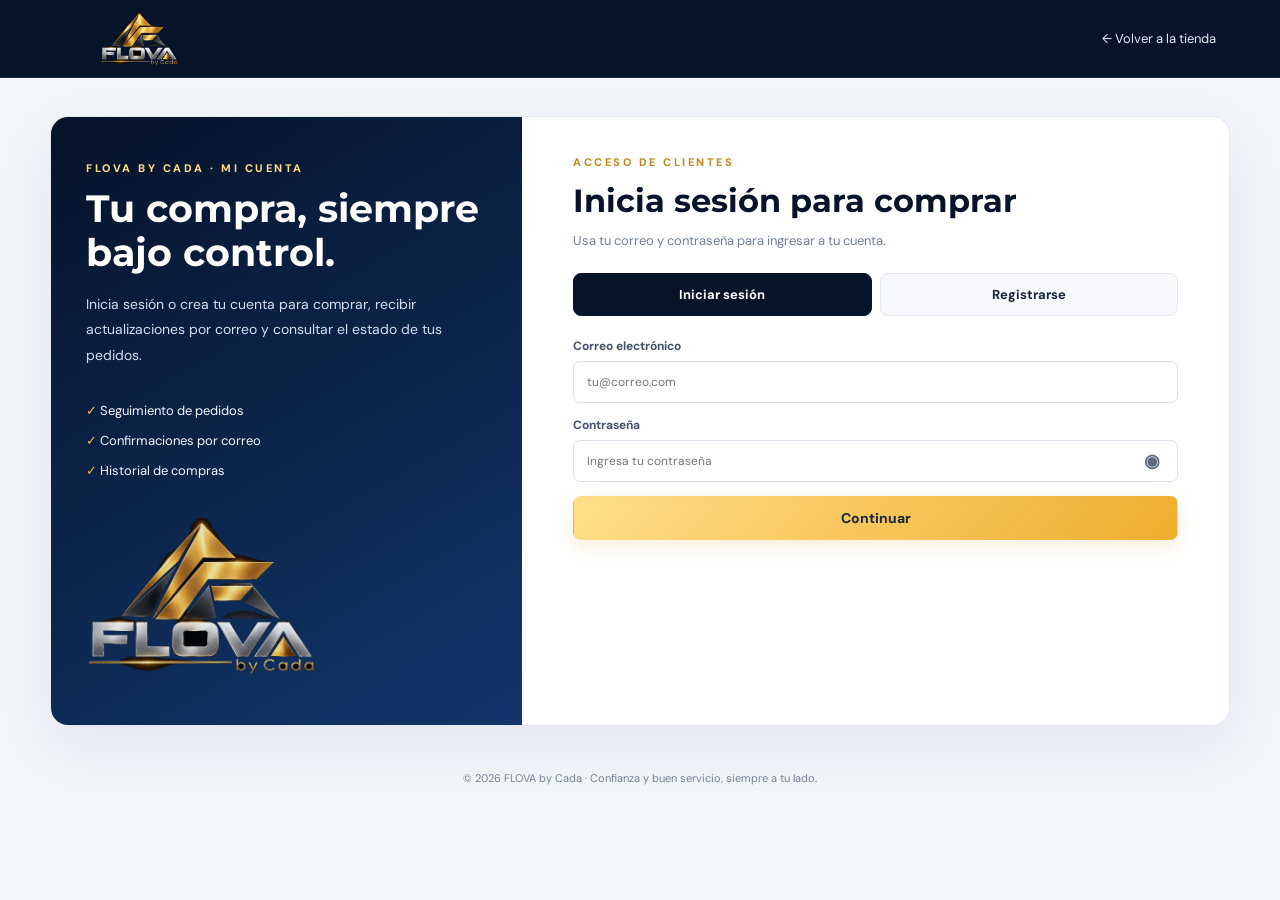
==== commit 626a990b: "NEW FLOVA" ====
--- a/templates/account.html
+++ b/templates/account.html
@@ -22,14 +22,14 @@
     <div id="auth-view">
       <p class="eyebrow">ACCESO DE CLIENTES</p>
       <h2 id="account-title">Inicia sesión para comprar</h2>
-      <p class="account-subtitle" id="account-subtitle">Usa tu correo y contraseña. Por seguridad, te pediremos un código cada 30 días.</p>
+      <p class="account-subtitle" id="account-subtitle">Usa tu correo y contraseña para ingresar a tu cuenta.</p>
       <div class="account-tabs" id="account-tabs">
         <button type="button" class="account-tab active" data-account-tab="login">Iniciar sesión</button>
         <button type="button" class="account-tab" data-account-tab="register">Registrarse</button>
       </div>
       <form id="customer-login-form" class="account-form">
         <label>Correo electrónico<input type="email" name="email" required autocomplete="email" placeholder="tu@correo.com"></label>
-        <label>Contraseña<input type="password" name="password" required autocomplete="current-password" minlength="8" placeholder="Ingresa tu contraseña"></label>
+        <label>Contraseña<div class="password-input-wrap"><input type="password" name="password" required autocomplete="current-password" minlength="8" placeholder="Ingresa tu contraseña"><button class="password-toggle" type="button" aria-label="Mostrar contraseña" aria-pressed="false">◉</button></div></label>
         <button class="button button-gold full-width" type="submit">Continuar</button>
         <p class="form-message" role="status"></p>
       </form>
@@ -40,21 +40,11 @@
           <label>Tipo de documento<select name="document_type" required><option>DNI</option><option>CE</option><option>Pasaporte</option><option>RUC</option></select></label>
           <label>Número de documento<input type="text" name="document_number" required maxlength="20" placeholder="Número de documento"></label>
           <label class="span-two">Celular / WhatsApp<input type="tel" name="phone" required autocomplete="tel" placeholder="+51 9XXXXXXXX"></label>
-          <label class="span-two">Crear contraseña<input type="password" name="password" required minlength="8" autocomplete="new-password" placeholder="Crea una contraseña segura"></label>
+          <label class="span-two">Crear contraseña<div class="password-input-wrap"><input type="password" name="password" required minlength="8" autocomplete="new-password" placeholder="Crea una contraseña segura"><button class="password-toggle" type="button" aria-label="Mostrar contraseña" aria-pressed="false">◉</button></div></label>
         </div>
         <ul class="password-rules"><li>Mínimo 8 caracteres</li><li>Al menos 1 número</li><li>1 mayúscula y 1 minúscula</li><li>Sin espacios</li></ul>
         <label class="terms-check"><input type="checkbox" name="terms" required><span>Acepto los términos de uso y la política de privacidad de FLOVA by Cada.</span></label>
         <button class="button button-gold full-width" type="submit">Crear cuenta</button>
-        <p class="form-message" role="status"></p>
-      </form>
-      <form id="verification-form" class="account-form" hidden>
-        <div class="verification-icon">✉</div>
-        <h3>Confirma tu <span id="verification-purpose-label">correo</span></h3>
-        <p class="muted">Enviamos un código de seis dígitos a <strong id="verification-email"></strong>. Revisa también la carpeta de spam.</p>
-        <label>Código de verificación<input name="code" type="text" inputmode="numeric" pattern="[0-9]{6}" minlength="6" maxlength="6" required autocomplete="one-time-code" placeholder="000000"></label>
-        <button class="button button-gold full-width" type="submit">Confirmar y continuar</button>
-        <button class="text-button resend-code" type="button" id="resend-code">Reenviar código</button>
-        <button class="text-button" type="button" id="back-to-auth">Volver</button>
         <p class="form-message" role="status"></p>
       </form>
     </div>
@@ -70,11 +60,11 @@
           <button type="button" id="customer-logout" class="account-menu-item logout-item"><span>↪</span>Cerrar sesión<i>›</i></button>
         </nav>
         <div class="account-view-content">
-          <section class="account-view" data-account-panel="profile"><div class="orders-section-title"><h3>Datos personales</h3><span class="verified-chip">✓ Correo verificado</span></div><form id="customer-profile-form" class="profile-edit-form"><label>Nombre y apellidos<input name="name" required maxlength="100"></label><label>Tipo de documento<select name="document_type"><option>DNI</option><option>CE</option><option>Pasaporte</option><option>RUC</option></select></label><label>Número de documento<input name="document_number" required maxlength="20"></label><label>Celular<input name="phone" required maxlength="30"></label><label>Correo electrónico<input id="profile-email" type="email" disabled></label><button class="button button-gold" type="submit">Guardar cambios</button><p class="form-message" role="status"></p></form><p class="profile-since" id="profile-since"></p></section>
+          <section class="account-view" data-account-panel="profile"><div class="orders-section-title"><h3>Datos personales</h3><span class="verified-chip">✓ Cuenta activa</span></div><form id="customer-profile-form" class="profile-edit-form"><label>Nombre y apellidos<input name="name" required maxlength="100"></label><label>Tipo de documento<select name="document_type"><option>DNI</option><option>CE</option><option>Pasaporte</option><option>RUC</option></select></label><label>Número de documento<input name="document_number" required maxlength="20"></label><label>Celular<input name="phone" required maxlength="30"></label><label>Correo electrónico<input id="profile-email" type="email" disabled></label><button class="button button-gold" type="submit">Guardar cambios</button><p class="form-message" role="status"></p></form><p class="profile-since" id="profile-since"></p></section>
           <section class="account-view" data-account-panel="addresses" hidden><div class="orders-section-title"><div><h3>Direcciones</h3><p class="muted">Guarda los lugares donde recibes tus pedidos.</p></div><button class="button button-gold small-button" id="show-address-form" type="button">Agregar dirección</button></div><div id="customer-addresses-list" class="customer-addresses-list"></div><form id="customer-address-form" class="address-edit-form" hidden><h4>Nueva dirección</h4><div class="delivery-form-grid"><label>Etiqueta<input name="label" value="Casa" required></label><label>Nombre de quien recibe<input name="recipient" required></label><label>Celular<input name="phone" required></label><label class="wide">Dirección<input name="address" required></label><label>Distrito<input name="district"></label><label>Ciudad<input name="city" required></label><label>Región / departamento<input name="region" required></label><label class="wide">Referencia<input name="reference"></label></div><label class="save-address-check"><input name="is_default" type="checkbox"><span>Guardar como dirección principal</span></label><div class="checkout-stage-actions split"><button class="button button-outline" id="cancel-address-form" type="button">Cancelar</button><button class="button button-gold" type="submit">Guardar dirección</button></div><p class="form-message" role="status"></p></form></section>
           <section class="account-view" data-account-panel="payments" hidden><h3>Medios de pago</h3><div class="saved-payment-info"><span class="payment-option-mark">MP</span><div><strong>Paga de forma segura</strong><p>Las tarjetas y otros medios se ingresan dentro del checkout protegido de Mercado Pago. FLOVA no guarda los datos de tu tarjeta.</p></div></div><h4>Otras opciones disponibles</h4><p class="muted">Los medios que aparecen al pagar dependen de tu cuenta y de los métodos habilitados por Mercado Pago.</p><div class="orders-section-title payment-history-title"><h3>Actividad de pagos</h3><button type="button" id="refresh-customer-orders" class="text-button">Actualizar</button></div><div id="customer-payments-list" class="customer-orders-list"></div></section>
           <section class="account-view" data-account-panel="orders" hidden><div class="orders-section-title"><h3>Mis compras</h3><button type="button" class="text-button refresh-orders-link">Actualizar</button></div><div id="customer-orders-list" class="customer-orders-list"></div><a href="/#productos" class="button button-gold full-width account-shop-link">Seguir comprando</a></section>
-          <section class="account-view" data-account-panel="security" hidden><h3>Seguridad de la cuenta</h3><article class="security-card"><span>✉</span><div><strong>Correo verificado</strong><p>Te pediremos un código de seguridad si vuelves a iniciar sesión después de 30 días.</p></div></article><article class="security-card"><span>⌑</span><div><strong>Protección de tus pagos</strong><p>Los datos de pago se procesan en Mercado Pago y no se almacenan en FLOVA.</p></div></article><button type="button" class="button button-outline" id="customer-logout-secondary">Cerrar sesión</button></section>
+          <section class="account-view" data-account-panel="security" hidden><h3>Seguridad de la cuenta</h3><article class="security-card"><span>⌑</span><div><strong>Protección de tus pagos</strong><p>Los datos de pago se procesan en Mercado Pago y no se almacenan en FLOVA.</p></div></article><button type="button" class="button button-outline" id="customer-logout-secondary">Cerrar sesión</button></section>
         </div>
       </div>
       <p class="form-message" id="dashboard-message" role="status"></p>
@@ -93,16 +83,14 @@
 function continueAfterAuth(){const next=safeNext();if(next){location.assign(next);return}loadDashboard()}
 $('account-year').textContent=new Date().getFullYear();
 const tabButtons=document.querySelectorAll('[data-account-tab]');
-function setAuthTab(tab){tabButtons.forEach(b=>b.classList.toggle('active',b.dataset.accountTab===tab));$('account-title').textContent=tab==='login'?'Inicia sesión para comprar':'Crea tu cuenta FLOVA';$('account-subtitle').textContent=tab==='login'?'Usa tu correo y contraseña. Por seguridad, te pediremos un código cada 30 días.':'Regístrate para comprar y seguir tus pedidos desde tu panel personal.';$('customer-login-form').hidden=tab!=='login';$('customer-register-form').hidden=tab!=='register';$('verification-form').hidden=true}
+function setAuthTab(tab){tabButtons.forEach(b=>b.classList.toggle('active',b.dataset.accountTab===tab));$('account-title').textContent=tab==='login'?'Inicia sesión para comprar':'Crea tu cuenta FLOVA';$('account-subtitle').textContent=tab==='login'?'Usa tu correo y contraseña para ingresar a tu cuenta.':'Regístrate para comprar y seguir tus pedidos desde tu panel personal.';$('customer-login-form').hidden=tab!=='login';$('customer-register-form').hidden=tab!=='register'}
 tabButtons.forEach(b=>b.addEventListener('click',()=>setAuthTab(b.dataset.accountTab)));
 function showMessage(form,text,kind='error'){const msg=form.querySelector('.form-message');msg.textContent=text;msg.className='form-message'+(kind==='success'?' success':'')}
 function showVerification(email,purpose,message){verifyState={email,purpose};$('auth-view').querySelectorAll('form').forEach(f=>f.hidden=true);$('account-tabs').hidden=true;$('account-title').textContent='Confirma tu identidad';$('account-subtitle').textContent=message||'Para proteger tu cuenta, confirma el código que enviamos a tu correo.';$('verification-email').textContent=email;$('verification-purpose-label').textContent=purpose==='register'?'registro':'inicio de sesión';$('verification-form').hidden=false;$('verification-form').elements.code.value='';$('verification-form').querySelector('.form-message').textContent='';$('verification-form').elements.code.focus()}
-async function submitAuth(form,url,payload){const button=form.querySelector('button[type=submit]');button.disabled=true;showMessage(form,'Procesando...');try{const res=await fetch(url,{method:'POST',headers:{'Content-Type':'application/json'},body:JSON.stringify(payload)});const data=await res.json();if(!res.ok)throw new Error(data.message||'No se pudo completar la solicitud.');if(data.verification_required){showVerification(data.email,data.purpose,data.message);return}if(url==='/api/customer/login'){continueAfterAuth();return}showMessage(form,data.message||'Solicitud completada.','success')}catch(e){showMessage(form,e.message)}finally{button.disabled=false}}
+async function submitAuth(form,url,payload){const button=form.querySelector('button[type=submit]');button.disabled=true;showMessage(form,'Procesando...');try{const res=await fetch(url,{method:'POST',headers:{'Content-Type':'application/json'},body:JSON.stringify(payload)});const data=await res.json();if(!res.ok)throw new Error(data.message||'No se pudo completar la solicitud.');continueAfterAuth()}catch(e){showMessage(form,e.message)}finally{button.disabled=false}}
 $('customer-login-form').addEventListener('submit',e=>{e.preventDefault();const f=new FormData(e.currentTarget);submitAuth(e.currentTarget,'/api/customer/login',{email:f.get('email'),password:f.get('password')})});
 $('customer-register-form').addEventListener('submit',e=>{e.preventDefault();const f=new FormData(e.currentTarget);const password=String(f.get('password')||'');if(!/(?=.*[a-z])(?=.*[A-Z])(?=.*\d)\S{8,}/.test(password)||/\s/.test(password)){showMessage(e.currentTarget,'La contraseña debe tener 8 caracteres o más, una mayúscula, una minúscula, un número y ningún espacio.');return}submitAuth(e.currentTarget,'/api/register',{name:f.get('name'),email:f.get('email'),password,phone:f.get('phone'),document_type:f.get('document_type'),document_number:f.get('document_number'),terms:f.get('terms')==='on'})});
-$('verification-form').addEventListener('submit',async e=>{e.preventDefault();const form=e.currentTarget;const button=form.querySelector('button[type=submit]');button.disabled=true;showMessage(form,'Verificando código...');try{const res=await fetch('/api/customer/verify-code',{method:'POST',headers:{'Content-Type':'application/json'},body:JSON.stringify({email:verifyState.email,purpose:verifyState.purpose,code:form.elements.code.value.trim()})});const data=await res.json();if(!res.ok)throw new Error(data.message||'No se pudo verificar el código.');continueAfterAuth();}catch(err){showMessage(form,err.message)}finally{button.disabled=false}});
-$('resend-code').addEventListener('click',async()=>{const button=$('resend-code');button.disabled=true;const form=$('verification-form');try{const res=await fetch('/api/customer/resend-code',{method:'POST',headers:{'Content-Type':'application/json'},body:JSON.stringify(verifyState)});const data=await res.json();if(!res.ok)throw new Error(data.message||'No se pudo reenviar.');showMessage(form,data.message,'success')}catch(e){showMessage(form,e.message)}finally{setTimeout(()=>button.disabled=false,1500)}});
-$('back-to-auth').addEventListener('click',()=>{ $('account-tabs').hidden=false;setAuthTab(verifyState.purpose==='register'?'register':'login');$('account-subtitle').textContent='Puedes volver a intentarlo cuando estés listo.'});
+document.querySelectorAll('.password-toggle').forEach(button=>button.addEventListener('click',()=>{const input=button.parentElement.querySelector('input');const show=input.type==='password';input.type=show?'text':'password';button.setAttribute('aria-pressed',String(show));button.setAttribute('aria-label',show?'Ocultar contraseña':'Mostrar contraseña');button.textContent=show?'⊘':'◉'}));
 function showDashboard(data){customerData=data;document.body.classList.add('account-authenticated');$('auth-view').hidden=true;$('customer-dashboard').hidden=false;$('customer-name').textContent=data.name;$('customer-email').textContent=data.email;$('customer-avatar').textContent=(data.name||'F').trim().charAt(0).toUpperCase();const form=$('customer-profile-form');for(const key of ['name','document_type','document_number','phone'])form.elements[key].value=data[key]||'';$('profile-email').value=data.email;$('profile-since').textContent='Cliente FLOVA desde '+String(data.created_at||'').slice(0,10);loadCustomerOrders();loadCustomerAddresses()}
 async function loadDashboard(){const res=await fetch('/api/customer/me');const data=await res.json();if(data.authenticated)showDashboard(data);else{$('auth-view').hidden=false;$('customer-dashboard').hidden=true;$('account-tabs').hidden=false;setAuthTab('login')}}
 function statusClass(s){return s==='Entregado'?'done':s==='Cancelado'?'cancelled':s==='En preparación'?'preparing':s==='Confirmado'?'confirmed':'pending'}
--- a/static/css/style.css
+++ b/static/css/style.css
@@ -65,3 +65,4 @@
 .mp-payment-line{display:block;margin-bottom:7px}.mp-payment-line small{display:block;color:var(--muted);font-size:9px;font-weight:500;margin-top:2px}.mp-risk-note{display:block;color:#8d4b34;font-size:10px;font-style:normal;font-weight:600;margin-top:6px}
 .chargeback-panel{margin-top:18px}.chargeback-search{grid-template-columns:minmax(220px,1fr) auto;justify-content:start}.chargeback-search .button{min-height:38px}.chargeback-result-card{margin-top:12px}.mp-order-status.pending{background:#fff5dc;color:#8b6414}.chargeback-data{grid-template-columns:repeat(3,minmax(0,1fr))}.chargeback-data>span{line-height:1.5}.chargeback-documents{margin-top:18px;border-top:1px solid #edf0f4;padding-top:14px}.chargeback-documents h3{font:700 13px Montserrat,sans-serif;margin:0 0 10px;color:var(--navy)}.chargeback-doc{display:flex;justify-content:space-between;align-items:center;gap:12px;border:1px solid var(--line);border-radius:9px;padding:11px;margin-top:8px}.chargeback-doc>div{display:grid;gap:4px;min-width:0}.chargeback-doc strong{font-size:11px;overflow-wrap:anywhere}.chargeback-doc small,.chargeback-doc>span{font-size:10px;color:var(--muted);overflow-wrap:anywhere}.chargeback-doc a{font-size:10px;font-weight:700;color:#815d18;white-space:nowrap}.chargeback-upload-form{display:grid;gap:10px;margin-top:14px;padding:14px;border:1px dashed #d7dee8;border-radius:9px;background:#fafbfd}.chargeback-upload-form label{display:grid;gap:8px;font-size:11px;font-weight:700;color:#43516a}.chargeback-upload-form input{font-size:11px}.chargeback-upload-form small{font-size:10px;line-height:1.5;color:var(--muted)}.chargeback-upload-form button{justify-self:start}@media(max-width:760px){.chargeback-search{grid-template-columns:1fr}.chargeback-search .button{width:100%}.chargeback-data{grid-template-columns:1fr}.chargeback-doc{align-items:flex-start;flex-direction:column}.chargeback-upload-form button{width:100%}}
 .mp-methods-box{border:1px solid #e1e6ee;border-radius:11px;background:#fafbfd;padding:15px;margin:0 0 17px}.mp-methods-box>strong{display:block;color:var(--navy);font-size:12px}.mp-methods-box>p{font-size:10px;line-height:1.55;color:var(--muted);margin:6px 0 0}.mp-methods-list{display:grid;grid-template-columns:repeat(auto-fit,minmax(180px,1fr));gap:8px;margin-top:12px}.mp-method-group{display:grid;gap:5px;border:1px solid #e6eaf0;border-radius:8px;background:#fff;padding:10px}.mp-method-group strong{font-size:10px;color:#43516a}.mp-method-group span{font-size:10px;line-height:1.5;color:var(--muted)}
+.password-input-wrap{position:relative;display:flex;align-items:center}.password-input-wrap input{width:100%;padding-right:48px!important}.password-toggle{position:absolute;right:9px;top:50%;transform:translateY(-50%);width:34px;height:34px;border:0;border-radius:50%;background:transparent;color:#5c687c;cursor:pointer;font-size:18px;display:grid;place-items:center}.password-toggle:hover{background:#f1f3f7;color:#16233c}.password-toggle:focus-visible{outline:2px solid #d79d24;outline-offset:2px}
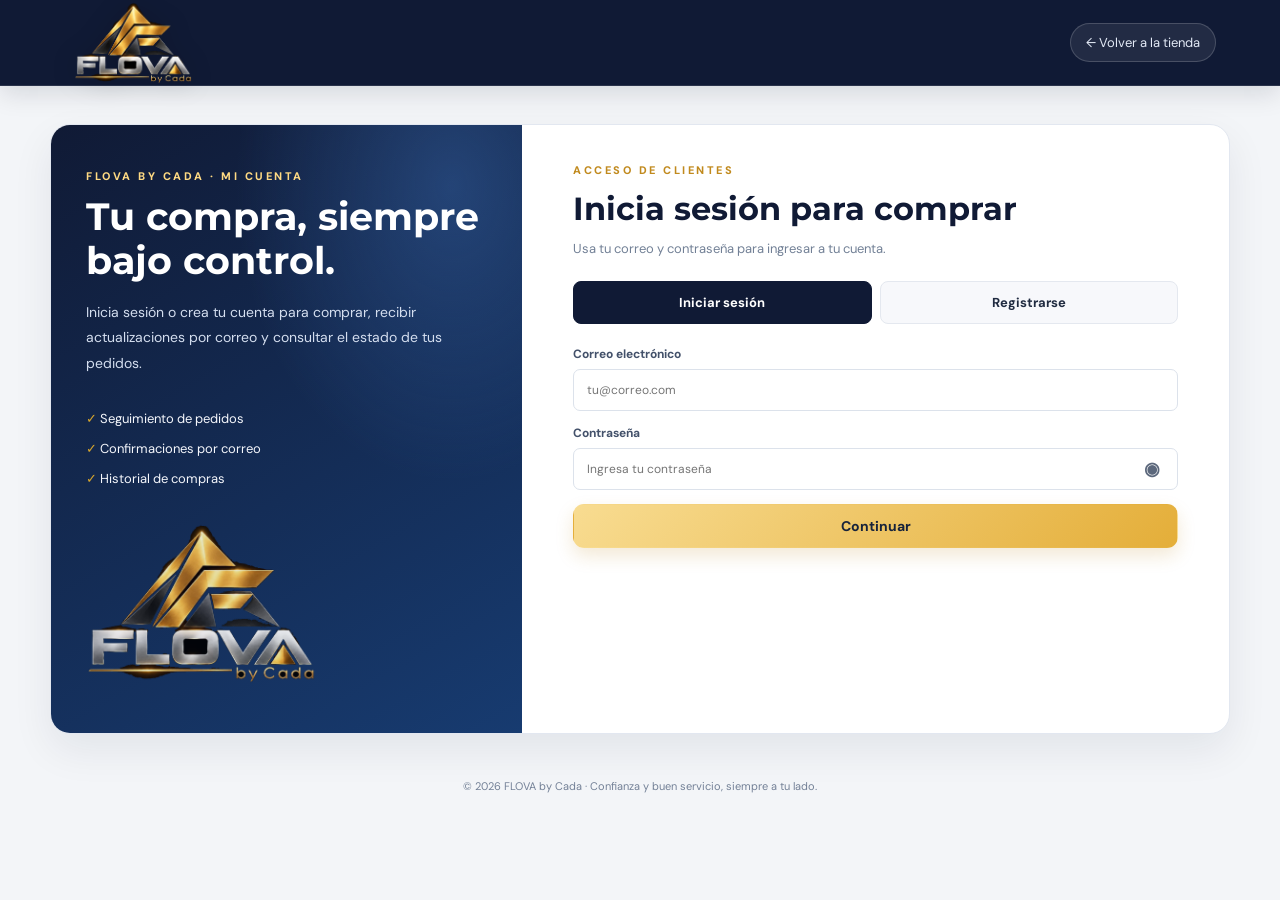
==== commit 4b79b656: "Mejora identidad visual y branding de FLOVA" ====
--- a/templates/account.html
+++ b/templates/account.html
@@ -4,6 +4,7 @@
 <meta charset="utf-8"><meta name="viewport" content="width=device-width, initial-scale=1, viewport-fit=cover">
 <meta name="theme-color" content="#071329"><title>Mi cuenta | FLOVA by Cada</title>
 <link rel="stylesheet" href="/static/css/style.css">
+<link rel="stylesheet" href="/static/css/brand-refresh.css">
 </head>
 <body class="customer-account-page">
 <header class="account-header">
@@ -62,7 +63,7 @@
         <div class="account-view-content">
           <section class="account-view" data-account-panel="profile"><div class="orders-section-title"><h3>Datos personales</h3><span class="verified-chip">✓ Cuenta activa</span></div><form id="customer-profile-form" class="profile-edit-form"><label>Nombre y apellidos<input name="name" required maxlength="100"></label><label>Tipo de documento<select name="document_type"><option>DNI</option><option>CE</option><option>Pasaporte</option><option>RUC</option></select></label><label>Número de documento<input name="document_number" required maxlength="20"></label><label>Celular<input name="phone" required maxlength="30"></label><label>Correo electrónico<input id="profile-email" type="email" disabled></label><button class="button button-gold" type="submit">Guardar cambios</button><p class="form-message" role="status"></p></form><p class="profile-since" id="profile-since"></p></section>
           <section class="account-view" data-account-panel="addresses" hidden><div class="orders-section-title"><div><h3>Direcciones</h3><p class="muted">Guarda los lugares donde recibes tus pedidos.</p></div><button class="button button-gold small-button" id="show-address-form" type="button">Agregar dirección</button></div><div id="customer-addresses-list" class="customer-addresses-list"></div><form id="customer-address-form" class="address-edit-form" hidden><h4>Nueva dirección</h4><div class="delivery-form-grid"><label>Etiqueta<input name="label" value="Casa" required></label><label>Nombre de quien recibe<input name="recipient" required></label><label>Celular<input name="phone" required></label><label class="wide">Dirección<input name="address" required></label><label>Distrito<input name="district"></label><label>Ciudad<input name="city" required></label><label>Región / departamento<input name="region" required></label><label class="wide">Referencia<input name="reference"></label></div><label class="save-address-check"><input name="is_default" type="checkbox"><span>Guardar como dirección principal</span></label><div class="checkout-stage-actions split"><button class="button button-outline" id="cancel-address-form" type="button">Cancelar</button><button class="button button-gold" type="submit">Guardar dirección</button></div><p class="form-message" role="status"></p></form></section>
-          <section class="account-view" data-account-panel="payments" hidden><h3>Medios de pago</h3><div class="saved-payment-info"><span class="payment-option-mark">MP</span><div><strong>Paga de forma segura</strong><p>Las tarjetas y otros medios se ingresan dentro del checkout protegido de Mercado Pago. FLOVA no guarda los datos de tu tarjeta.</p></div></div><h4>Otras opciones disponibles</h4><p class="muted">Los medios que aparecen al pagar dependen de tu cuenta y de los métodos habilitados por Mercado Pago.</p><div class="orders-section-title payment-history-title"><h3>Actividad de pagos</h3><button type="button" id="refresh-customer-orders" class="text-button">Actualizar</button></div><div id="customer-payments-list" class="customer-orders-list"></div></section>
+          <section class="account-view" data-account-panel="payments" hidden><h3>Medios de pago</h3><div class="saved-payment-info"><span class="payment-option-mark">MP</span><div><strong>Paga de forma segura</strong><p>Elige tarjeta, Yape o PagoEfectivo desde el checkout FLOVA. Mercado Pago procesa el pago y FLOVA no almacena datos de tarjetas.</p></div></div><h4>Otras opciones disponibles</h4><p class="muted">Los medios que aparecen al pagar dependen de tu cuenta y de los métodos habilitados por Mercado Pago.</p><div class="orders-section-title payment-history-title"><h3>Actividad de pagos</h3><button type="button" id="refresh-customer-orders" class="text-button">Actualizar</button></div><div id="customer-payments-list" class="customer-orders-list"></div></section>
           <section class="account-view" data-account-panel="orders" hidden><div class="orders-section-title"><h3>Mis compras</h3><button type="button" class="text-button refresh-orders-link">Actualizar</button></div><div id="customer-orders-list" class="customer-orders-list"></div><a href="/#productos" class="button button-gold full-width account-shop-link">Seguir comprando</a></section>
           <section class="account-view" data-account-panel="security" hidden><h3>Seguridad de la cuenta</h3><article class="security-card"><span>⌑</span><div><strong>Protección de tus pagos</strong><p>Los datos de pago se procesan en Mercado Pago y no se almacenan en FLOVA.</p></div></article><button type="button" class="button button-outline" id="customer-logout-secondary">Cerrar sesión</button></section>
         </div>
@@ -95,7 +96,7 @@
 async function loadDashboard(){const res=await fetch('/api/customer/me');const data=await res.json();if(data.authenticated)showDashboard(data);else{$('auth-view').hidden=false;$('customer-dashboard').hidden=true;$('account-tabs').hidden=false;setAuthTab('login')}}
 function statusClass(s){return s==='Entregado'?'done':s==='Cancelado'?'cancelled':s==='En preparación'?'preparing':s==='Confirmado'?'confirmed':'pending'}
 function renderOrder(o){const items=(o.items||[]).map(i=>`<div class="customer-order-item"><span>${escapeHtml(i.name)} × ${i.quantity}</span><strong>${cash(Number(i.price)*Number(i.quantity))}</strong></div>`).join('');const steps=['Pendiente','Confirmado','En preparación','Entregado'];const active=steps.indexOf(o.status);const timeline=o.status==='Cancelado'?'<div class="order-cancelled-note">Este pedido fue cancelado. Si necesitas ayuda, contacta a FLOVA by Cada.</div>':`<div class="order-timeline">${steps.map((s,i)=>`<div class="timeline-step ${i<=active?'active':''}"><span>${i<active?'✓':i+1}</span><small>${s}</small></div>`).join('')}</div>`;const payState=o.payment_status==='paid'?'Pagado':o.payment_status==='pending'?'Pago pendiente':o.payment_status==='failed'?'No pagado':'—';return `<article class="customer-order-card"><div class="customer-order-head"><div><span class="order-number">PEDIDO #${o.id}</span><h3>${escapeHtml(String(o.created_at||'').slice(0,16))}</h3></div><span class="order-status ${statusClass(o.status)}">${escapeHtml(o.status)}</span></div><div class="customer-order-items">${items}</div><div class="customer-order-meta"><span>Pago: <strong>${escapeHtml(o.payment_method||'Por coordinar')} · ${payState}</strong></span><strong class="customer-order-total">Total ${cash(o.total)}</strong></div>${timeline}${o.notes?`<p class="muted">Nota: ${escapeHtml(o.notes)}</p>`:''}</article>`}
-async function loadCustomerOrders(){const holder=$('customer-orders-list');holder.innerHTML='<p class="muted">Cargando pedidos...</p>';try{const res=await fetch('/api/customer/orders');const orders=await res.json();if(!res.ok)throw new Error(orders.message||'No se pudieron cargar tus pedidos.');holder.innerHTML=orders.length?orders.map(renderOrder).join(''):'<div class="customer-empty-orders"><span>▤</span><h3>Aún no tienes pedidos</h3><p>Cuando realices una compra, aquí podrás consultar el detalle y su estado.</p></div>';const payments=$('customer-payments-list');payments.innerHTML=orders.length?orders.map(o=>`<article class="payment-history-card"><div><span class="order-number">PEDIDO #${o.id}</span><h3>${escapeHtml((o.items||[]).map(i=>i.name).join(', '))}</h3><small>${escapeHtml(String(o.created_at||'').slice(0,16))} · ${escapeHtml(o.payment_method||'Mercado Pago')}</small></div><div class="payment-history-total"><strong>${cash(o.total)}</strong><span class="payment-chip ${o.payment_status==='paid'?'paid':o.payment_status==='failed'?'failed':'waiting'}">${o.payment_status==='paid'?'Pagado':o.payment_status==='failed'?'No pagado':'Pendiente'}</span></div></article>`).join(''):'<div class="customer-empty-orders"><span>◉</span><h3>Aún no tienes pagos</h3><p>Tus compras y pagos aparecerán aquí.</p></div>'}catch(e){holder.innerHTML=`<p class="form-message">${escapeHtml(e.message)}</p>`}}
+async function loadCustomerOrders(){const holder=$('customer-orders-list');holder.innerHTML='<p class="muted">Cargando pedidos...</p>';try{const res=await fetch('/api/customer/orders');const orders=await res.json();if(!res.ok)throw new Error(orders.message||'No se pudieron cargar tus pedidos.');holder.innerHTML=orders.length?orders.map(o=>renderOrder(o)+'<a class="button button-outline small-button account-order-followup" href="/pago/resultado?order_id='+encodeURIComponent(o.id)+'">Ver seguimiento</a>').join(''):'<div class="customer-empty-orders"><span>▤</span><h3>Aún no tienes pedidos</h3><p>Cuando realices una compra, aquí podrás consultar el detalle y su estado.</p></div>';const payments=$('customer-payments-list');payments.innerHTML=orders.length?orders.map(o=>`<article class="payment-history-card"><div><span class="order-number">PEDIDO #${o.id}</span><h3>${escapeHtml((o.items||[]).map(i=>i.name).join(', '))}</h3><small>${escapeHtml(String(o.created_at||'').slice(0,16))} · ${escapeHtml(o.payment_method||'Mercado Pago')}</small></div><div class="payment-history-total"><strong>${cash(o.total)}</strong><span class="payment-chip ${o.payment_status==='paid'?'paid':o.payment_status==='failed'?'failed':'waiting'}">${o.payment_status==='paid'?'Pagado':o.payment_status==='failed'?'No pagado':'Pendiente'}</span></div></article>`).join(''):'<div class="customer-empty-orders"><span>◉</span><h3>Aún no tienes pagos</h3><p>Tus compras y pagos aparecerán aquí.</p></div>'}catch(e){holder.innerHTML=`<p class="form-message">${escapeHtml(e.message)}</p>`}}
 document.querySelectorAll('[data-account-view]').forEach(b=>b.addEventListener('click',()=>showAccountView(b.dataset.accountView)));
 function showAccountView(view){document.querySelectorAll('[data-account-view]').forEach(b=>b.classList.toggle('active',b.dataset.accountView===view));document.querySelectorAll('[data-account-panel]').forEach(p=>p.hidden=p.dataset.accountPanel!==view)}
 $('refresh-customer-orders').addEventListener('click',loadCustomerOrders);document.querySelectorAll('.refresh-orders-link').forEach(b=>b.addEventListener('click',loadCustomerOrders));
--- a/static/css/style.css
+++ b/static/css/style.css
@@ -66,3 +66,9 @@
 .chargeback-panel{margin-top:18px}.chargeback-search{grid-template-columns:minmax(220px,1fr) auto;justify-content:start}.chargeback-search .button{min-height:38px}.chargeback-result-card{margin-top:12px}.mp-order-status.pending{background:#fff5dc;color:#8b6414}.chargeback-data{grid-template-columns:repeat(3,minmax(0,1fr))}.chargeback-data>span{line-height:1.5}.chargeback-documents{margin-top:18px;border-top:1px solid #edf0f4;padding-top:14px}.chargeback-documents h3{font:700 13px Montserrat,sans-serif;margin:0 0 10px;color:var(--navy)}.chargeback-doc{display:flex;justify-content:space-between;align-items:center;gap:12px;border:1px solid var(--line);border-radius:9px;padding:11px;margin-top:8px}.chargeback-doc>div{display:grid;gap:4px;min-width:0}.chargeback-doc strong{font-size:11px;overflow-wrap:anywhere}.chargeback-doc small,.chargeback-doc>span{font-size:10px;color:var(--muted);overflow-wrap:anywhere}.chargeback-doc a{font-size:10px;font-weight:700;color:#815d18;white-space:nowrap}.chargeback-upload-form{display:grid;gap:10px;margin-top:14px;padding:14px;border:1px dashed #d7dee8;border-radius:9px;background:#fafbfd}.chargeback-upload-form label{display:grid;gap:8px;font-size:11px;font-weight:700;color:#43516a}.chargeback-upload-form input{font-size:11px}.chargeback-upload-form small{font-size:10px;line-height:1.5;color:var(--muted)}.chargeback-upload-form button{justify-self:start}@media(max-width:760px){.chargeback-search{grid-template-columns:1fr}.chargeback-search .button{width:100%}.chargeback-data{grid-template-columns:1fr}.chargeback-doc{align-items:flex-start;flex-direction:column}.chargeback-upload-form button{width:100%}}
 .mp-methods-box{border:1px solid #e1e6ee;border-radius:11px;background:#fafbfd;padding:15px;margin:0 0 17px}.mp-methods-box>strong{display:block;color:var(--navy);font-size:12px}.mp-methods-box>p{font-size:10px;line-height:1.55;color:var(--muted);margin:6px 0 0}.mp-methods-list{display:grid;grid-template-columns:repeat(auto-fit,minmax(180px,1fr));gap:8px;margin-top:12px}.mp-method-group{display:grid;gap:5px;border:1px solid #e6eaf0;border-radius:8px;background:#fff;padding:10px}.mp-method-group strong{font-size:10px;color:#43516a}.mp-method-group span{font-size:10px;line-height:1.5;color:var(--muted)}
 .password-input-wrap{position:relative;display:flex;align-items:center}.password-input-wrap input{width:100%;padding-right:48px!important}.password-toggle{position:absolute;right:9px;top:50%;transform:translateY(-50%);width:34px;height:34px;border:0;border-radius:50%;background:transparent;color:#5c687c;cursor:pointer;font-size:18px;display:grid;place-items:center}.password-toggle:hover{background:#f1f3f7;color:#16233c}.password-toggle:focus-visible{outline:2px solid #d79d24;outline-offset:2px}
+
+[hidden]{display:none!important}
+.payment-method-picker{display:grid;gap:9px;margin:12px 0 16px;padding:0;border:0}.payment-method-picker legend{font-size:12px;font-weight:800;color:var(--navy);margin-bottom:7px}.payment-method-card{display:grid;grid-template-columns:20px 42px minmax(0,1fr) 18px;align-items:center;gap:12px;padding:13px 15px;border:1px solid #dfe4ed;border-radius:10px;background:#fff;cursor:pointer;transition:border-color .15s,background .15s}.payment-method-card:has(input:checked){border-color:#d29a27;background:#fffdf8;box-shadow:0 0 0 3px #f7bd4320}.payment-method-card input{accent-color:#b47c19;margin:0;width:16px;height:16px}.payment-method-icon{width:40px;height:40px;display:grid;place-items:center;border-radius:11px;background:#edf3fb;color:#13447f;font-size:20px;font-weight:800}.payment-method-icon.yape-icon{background:#74278c;color:#fff}.payment-method-icon.cash-icon{font-size:10px;background:#fff2cd;color:#885b08}.payment-method-copy{display:grid;gap:4px}.payment-method-copy strong{font-size:12px;color:var(--navy)}.payment-method-copy small{font-size:10px;color:var(--muted);line-height:1.45}.payment-method-card .payment-option-check{visibility:hidden;color:#14865c}.payment-method-card:has(input:checked) .payment-option-check{visibility:visible}.payment-detail-panel{padding:15px;border:1px solid #e1e6ee;border-radius:10px;background:#fafbfd;margin:0 0 16px}.payment-detail-panel h3{margin:0 0 7px;font:700 14px Montserrat,sans-serif;color:var(--navy)}.payment-detail-panel>p{font-size:11px;line-height:1.55;margin:0 0 12px;color:var(--muted)}.payment-input-grid{display:grid;grid-template-columns:repeat(2,minmax(0,1fr));gap:12px}.payment-input-grid label{display:grid;gap:6px;font-size:11px;font-weight:700;color:#43516a}.payment-input-grid input{width:100%;padding:11px 12px;border:1px solid #dce2eb;border-radius:8px;background:#fff;color:var(--ink);font-size:12px;font-weight:400}.payment-help{display:block;margin-top:9px;color:var(--muted);font-size:10px;line-height:1.5}.payment-config-message{padding:10px 12px;margin:0 0 12px;border-radius:8px;background:#fff2ee;color:#a43b2e;font-size:11px;line-height:1.5}
+.order-result-page{min-height:100vh;background:#f1f4f8}.order-result-shell{width:min(1120px,calc(100% - 36px));margin:28px auto 48px}.order-result-shell>.checkout-text-link{display:inline-block;margin-bottom:14px;color:#775610;font-weight:700}.order-result-card{padding:25px;background:#fff;border:1px solid #e2e7f0;border-radius:16px;box-shadow:0 14px 38px #091a3910}.order-result-status{display:flex;align-items:center;gap:14px;padding:7px 0 20px}.order-result-status>span{width:34px;height:34px;display:grid;place-items:center;border-radius:50%;font-size:20px;font-weight:800}.order-result-status.approved>span{background:#e6f7ed;color:#168155}.order-result-status.pending>span{background:#fff4d9;color:#a36d0b}.order-result-status.failed>span{background:#fde9e9;color:#b63640}.order-result-status h1{font:700 23px Montserrat,sans-serif;color:var(--navy);margin:0 0 5px}.order-result-status p{font-size:12px;color:var(--muted);margin:0}.order-result-top{display:flex;justify-content:space-between;align-items:center;gap:15px;padding:16px 0;border-top:1px solid var(--line);border-bottom:1px solid var(--line)}.order-result-top>div{display:grid;gap:5px}.order-result-top>div span{font:700 16px Montserrat,sans-serif;color:var(--navy)}.order-result-top small{color:var(--muted);font-size:10px}.order-result-top>strong{text-align:right;font-size:10px;color:var(--muted)}.order-result-top b{display:inline-block;margin-top:4px;color:#eb9f00;font:800 24px Montserrat,sans-serif}.order-tracking{padding-top:21px}.order-tracking>h2{font:700 17px Montserrat,sans-serif;color:var(--navy);margin-bottom:0}.order-result-timeline{display:grid;grid-template-columns:repeat(4,minmax(0,1fr));gap:8px;margin:26px 12px 30px;position:relative}.order-result-timeline:before{content:"";height:3px;background:#e0e5ed;position:absolute;top:13px;left:11%;right:11%}.order-result-step{display:flex;align-items:center;flex-direction:column;gap:8px;position:relative;text-align:center}.order-result-step span{width:28px;height:28px;border-radius:50%;display:grid;place-items:center;background:#e7ebf2;color:#8792a4;font-size:11px;font-weight:800;border:2px solid #fff;z-index:1}.order-result-step.active span{background:#31b476;color:white;box-shadow:0 0 0 3px #31b47630}.order-result-step small{font-size:10px;color:#768197;line-height:1.35}.order-result-step.active small{color:var(--navy);font-weight:800}.payment-instructions{padding:17px;border:1px solid #f0dfa9;border-radius:11px;background:#fff9e9;margin:0 0 22px}.payment-instructions h3{font:700 14px Montserrat,sans-serif;margin:0 0 9px;color:#77530b}.payment-instructions p{font-size:12px;color:#4d5b70;margin:6px 0}.payment-instructions code{font-size:15px;font-weight:800;color:#061329;letter-spacing:1px}.payment-instructions .button{margin-top:8px}.order-result-columns{display:grid;grid-template-columns:1fr 1fr;gap:20px;border-top:1px solid var(--line);padding-top:17px}.order-result-columns h3{font:700 12px Montserrat,sans-serif;color:var(--navy);margin:0 0 9px}.order-result-columns p{font-size:11px;color:#617087;line-height:1.5;margin:5px 0}.order-result-item{display:flex;justify-content:space-between;gap:10px;padding-bottom:6px;border-bottom:1px solid #edf0f4}.order-result-item strong{white-space:nowrap;color:var(--ink)}.order-result-account-link{margin-top:20px}
+@media(max-width:680px){.payment-input-grid{grid-template-columns:1fr}.order-result-shell{width:calc(100% - 20px);margin:14px auto 25px}.order-result-card{padding:17px 13px}.order-result-status h1{font-size:19px}.order-result-timeline{margin:22px 0 25px;gap:4px}.order-result-step small{font-size:9px}.order-result-columns{grid-template-columns:1fr}.order-result-top b{font-size:20px}}
+.account-order-followup{margin-top:8px;justify-self:start;font-size:10px}
--- a/static/css/brand-refresh.css
+++ b/static/css/brand-refresh.css
@@ -0,0 +1,192 @@
+:root {
+  --navy: #101a35; --navy2: #182747; --blue: #2455a6; --gold: #d8a62c; --gold2: #f6d98e;
+  --ink: #202b40; --muted: #728096; --line: #e4e8ef; --paper: #fff; --soft: #f6f7fa;
+  --green: #17865c; --red: #c73c48; --shadow: 0 18px 48px rgba(16,26,53,.09);
+}
+body { background:#fbfaf7; color:var(--ink); }
+.site-header,.checkout-header,.account-header,.admin-topbar { background:#101a35; border-bottom:1px solid rgba(255,255,255,.11); box-shadow:0 8px 24px rgba(7,16,36,.12); }
+.site-header { height:88px; padding-inline:clamp(20px,5.5vw,88px); }
+.brand { flex:0 0 auto; }
+.brand-logo-img { width:138px; height:82px; object-fit:contain; background:transparent!important; border-radius:0!important; filter:drop-shadow(0 3px 12px rgba(0,0,0,.18)); }
+.main-nav { gap:clamp(18px,2.4vw,36px); }
+.main-nav a { position:relative; padding:10px 0; font-weight:600; transition:color .2s; }
+.main-nav a::after { content:""; position:absolute; left:0; right:100%; bottom:3px; height:2px; background:var(--gold2); transition:right .2s ease; }
+.main-nav a:hover { color:var(--gold2); }
+.main-nav a:hover::after { right:0; }
+.header-actions { gap:10px; }
+.icon-button,.admin-link { min-height:42px; border-radius:999px; padding:9px 16px; border-color:rgba(255,255,255,.2); background:rgba(255,255,255,.06); transition:background .2s,border-color .2s,transform .2s; }
+.icon-button:hover,.admin-link:hover { background:rgba(255,255,255,.13); border-color:var(--gold2); transform:translateY(-1px); }
+.icon-button span { background:var(--gold2); color:var(--navy); }
+.hero { min-height:540px; display:grid; grid-template-columns:minmax(0,1.05fr) minmax(360px,.95fr); gap:clamp(28px,5vw,76px); align-items:center; padding:64px clamp(24px,5.5vw,88px); background:radial-gradient(ellipse at 78% 15%,rgba(44,91,163,.55),transparent 36%),linear-gradient(120deg,#101a35 0%,#142748 58%,#0e1932 100%); }
+.hero::before { width:450px;height:450px;right:-230px;top:-230px;border-color:rgba(246,217,142,.2); }
+.hero::after { width:520px;height:520px;right:-280px;top:40%;border-color:rgba(255,255,255,.07); }
+.hero-content { max-width:590px; }
+.hero .eyebrow { color:var(--gold2); }
+.hero h1 { font-size:clamp(39px,5vw,66px); letter-spacing:-2px; }
+.hero h1 span { color:#f2c85e; }
+.hero-copy { max-width:510px; font-size:16px; line-height:1.8; color:#d4dced; }
+.hero-buttons { margin:25px 0 27px; }
+.hero .button-gold { border-radius:999px; padding:14px 22px; background:linear-gradient(135deg,#f8dc91,#dfaa36); }
+.hero .button-outline { border-radius:999px; border-color:rgba(255,255,255,.38); padding:14px 22px; }
+.hero .button-outline:hover { border-color:var(--gold2); background:rgba(255,255,255,.07); }
+.trust-points { gap:12px 19px; color:#e3e9f3; }
+.trust-points span { display:inline-flex; align-items:center; gap:7px; }
+.hero-emblem { width:100%; max-width:590px; margin:0; filter:none; }
+.hero-brand-panel { position:relative; overflow:hidden; border:1px solid rgba(246,217,142,.5); border-radius:22px; background:#07152d; box-shadow:0 26px 70px rgba(0,0,0,.3),0 0 0 7px rgba(255,255,255,.035); }
+.hero-brand-panel::after { content:""; position:absolute; inset:0; background:linear-gradient(100deg,transparent 55%,rgba(11,20,40,.18)); pointer-events:none; }
+.hero-brand-panel .hero-logo-img { width:100%; height:auto; aspect-ratio:1030/360; object-fit:cover; }
+.hero-panel-caption { display:flex; align-items:center; gap:12px; padding:14px 18px; color:#fff; background:#101a35; }
+.hero-panel-caption>span:first-child { display:grid; gap:3px; }
+.hero-panel-caption strong { font:700 13px Montserrat,sans-serif; letter-spacing:.3px; }
+.hero-panel-caption small { color:#bac6d9; font-size:11px; }
+.hero-panel-arrow { margin-left:auto; color:var(--gold2); font-size:21px; }
+.brand-benefits { position:relative; z-index:2; width:min(1180px,calc(100% - 48px)); margin:-28px auto 0; padding:20px 24px; display:grid; grid-template-columns:repeat(3,minmax(0,1fr)); gap:10px; border:1px solid #ece7d9; border-radius:18px; background:#fff; box-shadow:0 16px 40px rgba(16,26,53,.09); }
+.brand-benefit { display:flex; align-items:center; gap:13px; padding:8px 18px; }
+.brand-benefit+.brand-benefit { border-left:1px solid var(--line); }
+.brand-benefit-icon { width:42px;height:42px;flex:0 0 auto;display:grid;place-items:center;border-radius:14px;background:#fbf4df;color:#9a711c; }
+.brand-benefit-icon svg { width:21px;height:21px;fill:none;stroke:currentColor;stroke-width:1.8;stroke-linecap:round;stroke-linejoin:round; }
+.brand-benefit p { display:grid;gap:4px;margin:0; }
+.brand-benefit strong { color:var(--navy);font:700 12px Montserrat,sans-serif; }
+.brand-benefit small { color:var(--muted);font-size:11px;line-height:1.45; }
+.catalog-section,.services-section { padding:82px clamp(20px,6vw,92px); }
+.catalog-section { background:#fbfaf7; }
+.services-section { background:#f3f5f8; }
+.section-heading { max-width:1280px;margin:0 auto 28px; }
+.section-heading h2,.trust-section h2 { letter-spacing:-.8px; }
+.section-heading .eyebrow { color:#9a711c; }
+.filters { max-width:1280px;margin:25px auto 23px;gap:11px; }
+.filters input,.filters select,.search-field { min-height:48px;border-radius:12px;border-color:#e0e5ed;box-shadow:0 3px 11px rgba(16,26,53,.025); }
+.filters input:focus,.filters select:focus { border-color:var(--gold)!important;box-shadow:0 0 0 4px rgba(216,166,44,.13); }
+.product-grid { max-width:1280px;margin-inline:auto;gap:20px; }
+.product-card { border-radius:17px;border-color:#e8ebf0;box-shadow:0 5px 18px rgba(17,31,57,.035); }
+.product-card:hover { transform:translateY(-5px);box-shadow:0 20px 42px rgba(17,31,57,.12); }
+.product-image { height:218px;background:linear-gradient(145deg,#f6f3eb,#e9eef6); }
+.product-image img { transition:transform .35s ease; }
+.product-card:hover .product-image img { transform:scale(1.035); }
+.product-info { padding:18px; }
+.product-info h3 { font-size:14px;line-height:1.45; }
+.product-description { min-height:58px;font-size:12px; }
+.price { color:#172541;font-size:19px; }
+.add-button { border-radius:999px;padding:11px 14px;background:#142746;transition:background .2s,transform .2s; }
+.add-button:hover:not(:disabled) { background:#234c83;transform:translateY(-1px); }
+.stock-badge { border:1px solid rgba(255,255,255,.75);box-shadow:0 4px 12px rgba(16,26,53,.08); }
+.trust-section { padding:86px 24px;background:radial-gradient(ellipse at 50% 0%,rgba(43,79,133,.5),transparent 55%),linear-gradient(135deg,#101a35,#0c152c); }
+.trust-section h2 { font-size:clamp(28px,3vw,40px); }
+.trust-grid { max-width:1120px;gap:16px; }
+.trust-grid article { border-radius:17px;background:rgba(255,255,255,.045);border-color:rgba(255,255,255,.12);transition:transform .2s,background .2s; }
+.trust-grid article:hover { transform:translateY(-4px);background:rgba(255,255,255,.075); }
+.trust-grid article>span { width:52px;height:52px;margin-inline:auto;display:grid;place-items:center;border:1px solid rgba(246,217,142,.45);border-radius:16px;font-size:23px; }
+.site-footer { display:block;padding:0 clamp(20px,6vw,90px);background:#081126;border-top:1px solid rgba(246,217,142,.22); }
+.footer-main { max-width:1280px;margin:auto;padding:40px 0 30px;display:grid;grid-template-columns:minmax(220px,.85fr) minmax(300px,1.15fr);align-items:center;gap:40px; }
+.footer-about { display:grid;justify-items:start;gap:12px; }
+.footer-about p { color:#aebbd0;font-size:12px;line-height:1.6; }
+.footer-brand .brand-logo-img { width:148px;height:96px; }
+.footer-contact h2 { margin-bottom:8px;color:#fff;font:700 16px Montserrat,sans-serif; }
+.footer-contact p { color:#aebbd0;font-size:12px; }
+.footer-contact-link { border:1px solid rgba(255,255,255,.15);border-radius:999px;background:rgba(255,255,255,.05);transition:.2s; }
+.footer-contact-link:hover { border-color:var(--gold2);background:rgba(255,255,255,.1);transform:translateY(-1px); }
+.footer-bottom { max-width:1280px;margin:auto;border-top:1px solid rgba(255,255,255,.1);padding:15px 0; }
+.button { border-radius:11px;transition:transform .18s,box-shadow .18s,background .18s; }
+.button:hover { transform:translateY(-2px); }
+.button-gold { background:linear-gradient(135deg,#f8dc91,#e4ae39);box-shadow:0 8px 18px rgba(186,134,28,.18); }
+.button-gold:hover { box-shadow:0 12px 24px rgba(186,134,28,.24); }
+.button-outline { border-radius:11px; }
+.cart-drawer { border-radius:20px 0 0 20px;padding:26px; }
+.drawer-head { padding-bottom:16px;border-bottom:1px solid var(--line); }
+.cart-summary { border-top:1px solid var(--line); }
+.empty-cart { padding:25px 12px;border-radius:14px;background:#f7f8fa; }
+.image-preview-figure { border-radius:18px;overflow:hidden;box-shadow:var(--shadow); }
+.image-preview-close { background:#101a35;border:1px solid rgba(255,255,255,.3); }
+.checkout-header { height:86px;padding-inline:clamp(20px,5.5vw,80px); }
+.checkout-header .brand-logo-img,.account-header .brand-logo-img { width:138px;height:82px; }
+.account-back-link { border-radius:999px;padding:10px 15px;background:rgba(255,255,255,.08);border:1px solid rgba(255,255,255,.17); }
+.checkout-page { background:#f4f6f9; }
+.checkout-shell { width:min(1260px,calc(100% - 40px)); }
+.checkout-title { margin-bottom:22px; }
+.checkout-title h1 { letter-spacing:-1px; }
+.checkout-stepper { max-width:730px; }
+.checkout-step { min-height:48px;border-radius:999px; }
+.checkout-step.active,.checkout-step.complete { box-shadow:0 5px 16px rgba(16,26,53,.09); }
+.checkout-main,.checkout-summary-card,.checkout-stage { border-radius:18px; }
+.checkout-main { box-shadow:0 10px 32px rgba(16,26,53,.045); }
+.checkout-stage { padding:clamp(20px,3vw,34px); }
+.checkout-cart-card { border-radius:15px; }
+.checkout-summary-card { border-color:#e5e9ef;box-shadow:0 12px 30px rgba(16,26,53,.07); }
+.payment-method-card { grid-template-columns:20px 116px minmax(0,1fr) 18px;min-height:76px;border-radius:14px;padding:14px 16px; }
+.payment-method-card:hover { border-color:#d9c17c; }
+.payment-method-card:has(input:checked) { border-color:#d4a43b;background:#fffdf8;box-shadow:0 0 0 3px rgba(216,166,44,.13); }
+.payment-method-icon { width:auto;height:38px;min-width:102px;padding:0 10px;display:flex;justify-content:center;gap:6px;border:1px solid #e6ebf1;border-radius:10px;background:#fff;color:#152442; }
+.payment-method-icon.yape-icon { border:0;background:#74278c;color:#fff; }
+.payment-method-icon.cash-icon { border-color:#ead99e;background:#fff7df;color:#76570c; }
+.payment-logo-mp { display:inline-flex;align-items:center;gap:6px;white-space:nowrap; }
+.payment-logo-mp i { width:23px;height:23px;display:grid;place-items:center;border-radius:50%;background:#00a8e0;color:#fff;font:800 9px Montserrat,sans-serif;font-style:normal; }
+.payment-wordmark { font:800 12px Montserrat,sans-serif;letter-spacing:-.2px;white-space:nowrap; }
+.payment-method-copy strong { font:700 13px Montserrat,sans-serif; }
+.payment-method-copy small { font-size:11px; }
+.payment-detail-panel { border-radius:14px;padding:18px; }
+.secure-payment-note { border-radius:14px; }
+.checkout-stage-actions .button { min-height:46px;border-radius:11px; }
+.order-result-page { background:#f4f6f9; }
+.order-result-shell { margin-top:34px; }
+.order-result-card { border-color:#e7eaf0;border-radius:20px;box-shadow:0 16px 40px rgba(16,26,53,.07);padding:clamp(20px,3vw,34px); }
+.payment-instructions { border-radius:16px;border-color:#eee1bd;background:#fffaf0;padding:22px; }
+.order-result-account-link { border-radius:11px; }
+.customer-account-page { background:#f3f5f8; }
+.account-header { height:86px;padding-inline:clamp(20px,5vw,80px); }
+.account-shell { border-radius:20px;box-shadow:0 16px 40px rgba(16,26,53,.075); }
+.account-intro { background:radial-gradient(ellipse at 85% 10%,rgba(57,105,174,.45),transparent 38%),linear-gradient(150deg,#101a35,#173b70); }
+.account-benefits span { border-radius:999px; }
+.account-side-menu { border-radius:16px;overflow:hidden; }
+.account-menu-item.active { border-left-color:var(--gold); }
+.account-panel,.account-view,.account-order-card { border-radius:15px; }
+.saved-address-card,.payment-history-card { border-radius:13px; }
+.admin-page { background:#f3f5f8; }
+.admin-topbar { min-height:82px; }
+.admin-layout { gap:24px; }
+.admin-sidebar,.admin-main,.mp-orders-panel,.order-card { border-radius:16px; }
+.admin-sidebar { box-shadow:0 12px 30px rgba(16,26,53,.06); }
+.admin-title-row h1 { letter-spacing:-.8px; }
+.admin-table { border-radius:12px;overflow:hidden; }
+.login-page { background:radial-gradient(circle at 15% 8%,#2d4b79,transparent 32%),#101a35; }
+.login-card { border:1px solid rgba(255,255,255,.5);border-radius:22px;box-shadow:0 26px 70px rgba(0,0,0,.3); }
+.login-card .brand-logo-img { width:138px;height:92px; }
+@media(max-width:980px) {
+ .hero { grid-template-columns:minmax(0,1fr) minmax(300px,.86fr);gap:28px;padding-inline:32px; }
+ .hero h1 { font-size:clamp(37px,5vw,54px); }
+ .brand-benefit { padding-inline:10px; }
+ .site-header { padding-inline:24px; }
+ .main-nav { gap:16px; }
+}
+@media(max-width:760px) {
+ .site-header { height:76px;padding-inline:16px; }
+ .brand-logo-img { width:112px;height:70px; }
+ .header-actions { gap:6px; }
+ .icon-button,.admin-link { min-height:38px;padding:8px 11px;font-size:11px; }
+ .hero { display:flex;flex-direction:column;align-items:stretch;gap:30px;min-height:auto;padding:50px 22px 58px; }
+ .hero-content { max-width:640px; }
+ .hero h1 { font-size:clamp(36px,9vw,52px); }
+ .hero-brand-panel { width:100%;max-width:640px;align-self:center;border-radius:17px; }
+ .hero-panel-caption { padding:11px 14px; }
+ .brand-benefits { width:calc(100% - 28px);grid-template-columns:1fr;margin-top:-22px;padding:10px 15px;border-radius:16px; }
+ .brand-benefit { padding:9px 2px; }
+ .brand-benefit+.brand-benefit { border-left:0;border-top:1px solid var(--line); }
+ .catalog-section,.services-section { padding:62px 18px; }
+ .footer-main { grid-template-columns:1fr;gap:23px;padding:30px 0 22px; }
+ .footer-brand .brand-logo-img { width:122px;height:82px; }
+ .checkout-header,.account-header { height:72px;padding-inline:14px; }
+ .checkout-header .brand-logo-img,.account-header .brand-logo-img { width:112px;height:70px; }
+ .payment-method-card { grid-template-columns:18px 88px minmax(0,1fr) 14px;gap:8px;padding:11px 9px; }
+ .payment-method-icon { min-width:82px;padding-inline:5px;height:34px; }
+ .payment-wordmark { font-size:10px; }
+ .payment-logo-mp { gap:4px;font-size:10px; }
+ .payment-logo-mp i { width:20px;height:20px;font-size:8px; }
+ .login-card { padding:25px 20px; }
+}
+@media(max-width:420px) {
+ .brand-logo-img { width:100px; }
+ .header-actions .admin-link { max-width:126px;overflow:hidden;text-overflow:ellipsis;white-space:nowrap; }
+ .payment-method-card { grid-template-columns:17px 75px minmax(0,1fr) 12px;gap:6px; }
+ .payment-method-icon { min-width:72px; }
+ .payment-method-copy strong { font-size:11px; }
+ .payment-method-copy small { font-size:9px; }
+}
